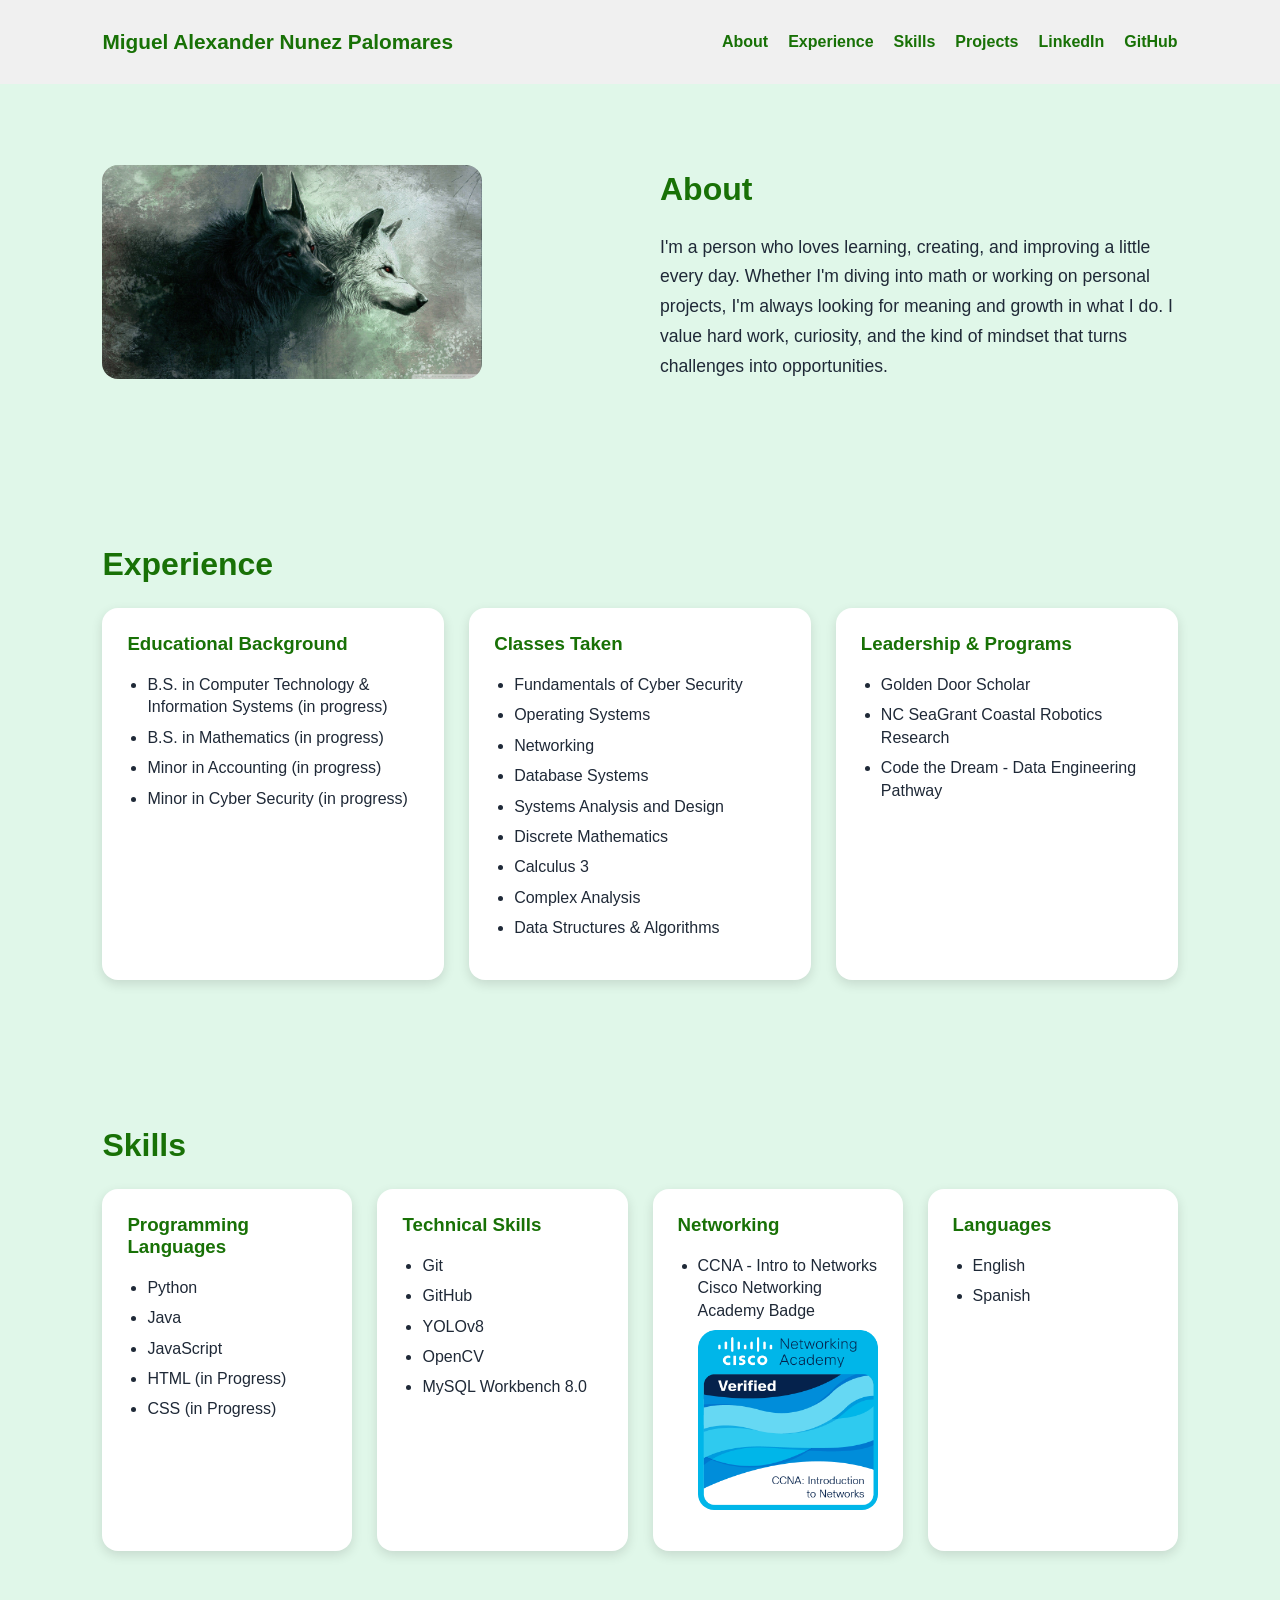
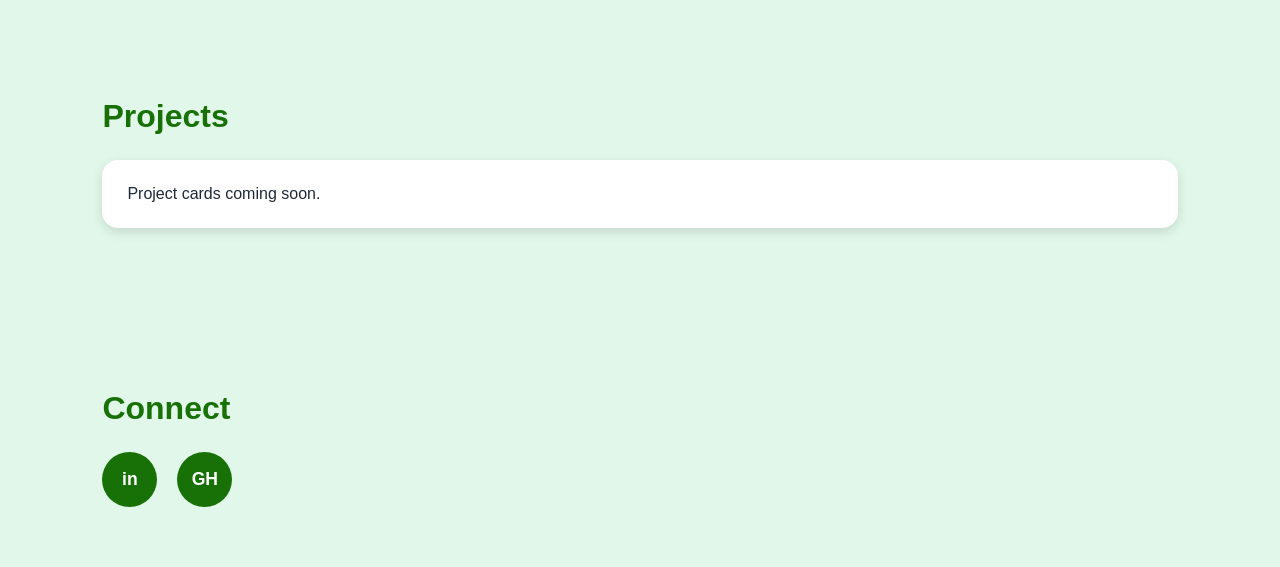
==== index.html @ af2644f6 "styling added" ====
<!DOCTYPE html>
<html lang="en">

<head>
    <!-- Define the character set used -->
    <meta charset="UTF-8">

    <!-- Setting the viewport to make your website look good on all devices -->
    <meta name="viewport" content="width=device-width, initial-scale=1.0">

    <!-- Title of the webpage -->
    <title>Alex Nunez Palomares Portfolio</title>

    <!-- Meta description for the website -->
    <meta name="description"
        content="Alex Nunez Palomares portfolio showcasing projects and skills in web development, design, and more.">

    <!-- Meta author for the website -->
    <meta name="author" content="Miguel Alexander Nunez Palomares">

    <!-- Link to the external CSS file for styling -->
    <link rel="stylesheet" href="style.css">
</head>

<body>
    <!-- Navigation bar with links to different sections of the website -->
    <nav>
        <h1>Miguel Alexander Nunez Palomares</h1>

        <ul class="nav-links">
            <li><a href="#about">About</a></li>
            <li><a href="#experience">Experience</a></li>
            <li><a href="#skills">Skills</a></li>
            <li><a href="#projects">Projects</a></li>
            <li><a href="https://www.linkedin.com/in/alex-nunezpalomares" target="_blank">LinkedIn</a></li>
            <li><a href="https://github.com/Mnunez1001" target="_blank">GitHub</a></li>
        </ul>
    </nav>

    <!-- About section with an image and text describing me -->
    <section id="about">
        <div class="about-image">
            <img src="images/me.jpg" alt="Miguel Alexander Nunez Palomares">
        </div>

        <div class="about-text">
            <h2>About</h2>
            <p>
                I'm a person who loves learning, creating, and improving a little every day.
                Whether I'm diving into math or working on personal projects, I'm always looking
                for meaning and growth in what I do. I value hard work, curiosity, and the kind
                of mindset that turns challenges into opportunities.
            </p>
        </div>
    </section>

    <!-- Experience section with cards for educational background, classes taken, and leadership & programs -->
    <section id="experience">
        <h2>Experience</h2>

        <div class="card-container">
            <div class="card">
                <h3>Educational Background</h3>
                <ul>
                    <li>B.S. in Computer Technology & Information Systems (in progress)</li>
                    <li>B.S. in Mathematics (in progress)</li>
                    <li>Minor in Accounting (in progress)</li>
                    <li>Minor in Cyber Security (in progress)</li>
                </ul>
            </div>

            <div class="card">
                <h3>Classes Taken</h3>
                <ul>
                    <li>Fundamentals of Cyber Security</li>
                    <li>Operating Systems</li>
                    <li>Networking</li>
                    <li>Database Systems</li>
                    <li>Systems Analysis and Design</li>
                    <li>Discrete Mathematics</li>
                    <li>Calculus 3</li>
                    <li>Complex Analysis</li>
                    <li>Data Structures & Algorithms</li>
                </ul>
            </div>

            <div class="card">
                <h3>Leadership & Programs</h3>
                <ul>
                    <li>Golden Door Scholar</li>
                    <li>NC SeaGrant Coastal Robotics Research</li>
                    <li>Code the Dream - Data Engineering Pathway</li>
                </ul>
            </div>
        </div>
    </section>

    <!-- Skills section with cards for programming languages, technical skills, networking, and languages spoken -->
    <section id="skills">
        <h2>Skills</h2>

        <div class="card-container">
            <div class="card">
                <h3>Programming Languages</h3>
                <ul>
                    <li>Python</li>
                    <li>Java</li>
                    <li>JavaScript</li>
                    <li>HTML (in Progress)</li>
                    <li>CSS (in Progress)</li>
                </ul>
            </div>

            <div class="card">
                <h3>Technical Skills</h3>
                <ul>
                    <li>Git</li>
                    <li>GitHub</li>
                    <li>YOLOv8</li>
                    <li>OpenCV</li>
                    <li>MySQL Workbench 8.0</li>
                </ul>
            </div>

            <div class="card">
                <h3>Networking</h3>
                <ul>
                    <li>CCNA - Intro to Networks Cisco Networking Academy Badge</li>
                    <div class="about-image">
                        <img src="images/badge.png" alt="CCNA Badge"> 
                    </div>
                </ul>
            </div>

            <div class="card">
                <h3>Languages</h3>
                <ul>
                    <li>English</li>
                    <li>Spanish</li>
                </ul>
            </div>
        </div>
    </section>

    <!-- Projects section with cards for different projects I've worked on -->
    <section id="projects">
        <h2>Projects</h2>
        <p>Project cards coming soon.</p>
    </section>

    <!-- Connect section with links to LinkedIn and GitHub profiles -->
    <section id="connect">
        <h2>Connect</h2>

        <div class="social-links">
            <a href="https://www.linkedin.com/in/alex-nunezpalomares" target="_blank" class="social-button">in</a>
            <a href="https://github.com/Mnunez1001" target="_blank" class="social-button">GH</a>
        </div>
    </section>

</body>

</html>
---- style.css ----
/* Global styles */
* {
    /* Apply box-sizing to all elements for easier layout management */
    box-sizing: border-box;
}

/* Body styles for background color, font, and text color */
body {
    background-color: #e0f7e9;
    margin: 0;
    font-family: Arial, sans-serif;
    color: #1f2937;
}

/* Navigation bar styles for background color, layout, and sticky positioning */
nav {
    background-color: #f0f0f0;
    display: flex;
    justify-content: space-between;
    align-items: center;
    padding: 30px 8%;
    position: sticky;
    top: 0;
    z-index: 10;
}

/* Style the site title in the navigation bar */
nav h1 {
    color: #187106;
    font-size: 1.3rem;
    margin: 0;
}

/* Style the navigation links container */
.nav-links {
    display: flex;
    gap: 20px;
    list-style: none;
    margin: 0;
    padding: 0;
}

/* Style navigation links */
.nav-links a {
    text-decoration: none;
    color: #187106;
    font-weight: bold;
}

/* Add hover effect to navigation links */
.nav-links a:hover {
    color: #0f4d04;
    text-decoration: underline;
}

/* Section styles for padding and layout */
section {
    padding: 60px 8%;
}

/* Style section headings */
section h2 {
    color: #187106;
    font-size: 2rem;
    margin-bottom: 25px;
}

/* About section styles for layout and spacing */
#about {
    display: flex;
    align-items: center;
    gap: 40px;
}

/* Styles for the image and text in the about section */
.about-image,
.about-text {
    flex: 1;
}

/* Style the image in the about section with max width, border radius, and block display */
.about-image img {
    width: 100%;
    max-width: 380px;
    border-radius: 16px;
    display: block;
}

/* Style the text in the about section with font size and line height for readability */
.about-text p {
    font-size: 1.1rem;
    line-height: 1.7;
}

/* Styles for experience, skills, projects, and connect sections */
#experience,
#skills,
#projects,
#connect {
    display: block;
}

/* Container for cards in experience and skills sections with flex layout and gap */
.card-container {
    display: flex;
    gap: 25px;
    flex-wrap: wrap;
}

/* Styles for individual cards with background color, border radius, padding, and box shadow */
.card {
    background-color: white;
    border-radius: 16px;
    padding: 25px;
    flex: 1;
    min-width: 250px;
    box-shadow: 0 4px 12px rgba(0, 0, 0, 0.12);
}

/* Style the headings in the cards */
.card h3 {
    color: #187106;
    margin-top: 0;
}

/* Style the lists in the cards with padding and spacing */
.card ul {
    padding-left: 20px;
}

/* Style the list items in the cards with margin and line height for readability */
.card li {
    margin-bottom: 8px;
    line-height: 1.4;
}

/* Style the paragraph in the projects section with background color, padding, border radius, and box shadow */
#projects p {
    background-color: white;
    padding: 25px;
    border-radius: 16px;
    box-shadow: 0 4px 12px rgba(0, 0, 0, 0.12);
}

/* Styles for the connect section with flex layout and gap */
.social-links {
    display: flex;
    gap: 20px;
}

/* Styles for social media buttons with size, background color, text color, border radius, and hover effects */
.social-button {
    width: 55px;
    height: 55px;
    background-color: #187106;
    color: white;
    border-radius: 50%;
    display: flex;
    justify-content: center;
    align-items: center;
    text-decoration: none;
    font-weight: bold;
    font-size: 1.1rem;
    transition: transform 0.2s ease, background-color 0.2s ease;
}

/* Add hover effect to social media buttons for background color change and slight upward movement */
.social-button:hover {
    background-color: #0f4d04;
    transform: translateY(-4px);
}

/* Responsive styles for smaller screens */
@media (max-width: 800px) {
    nav {
        flex-direction: column;
        gap: 15px;
    }

    .nav-links {
        flex-wrap: wrap;
        justify-content: center;
    }

    #about {
        flex-direction: column;
        text-align: center;
    }

    .card-container {
        flex-direction: column;
    }
}
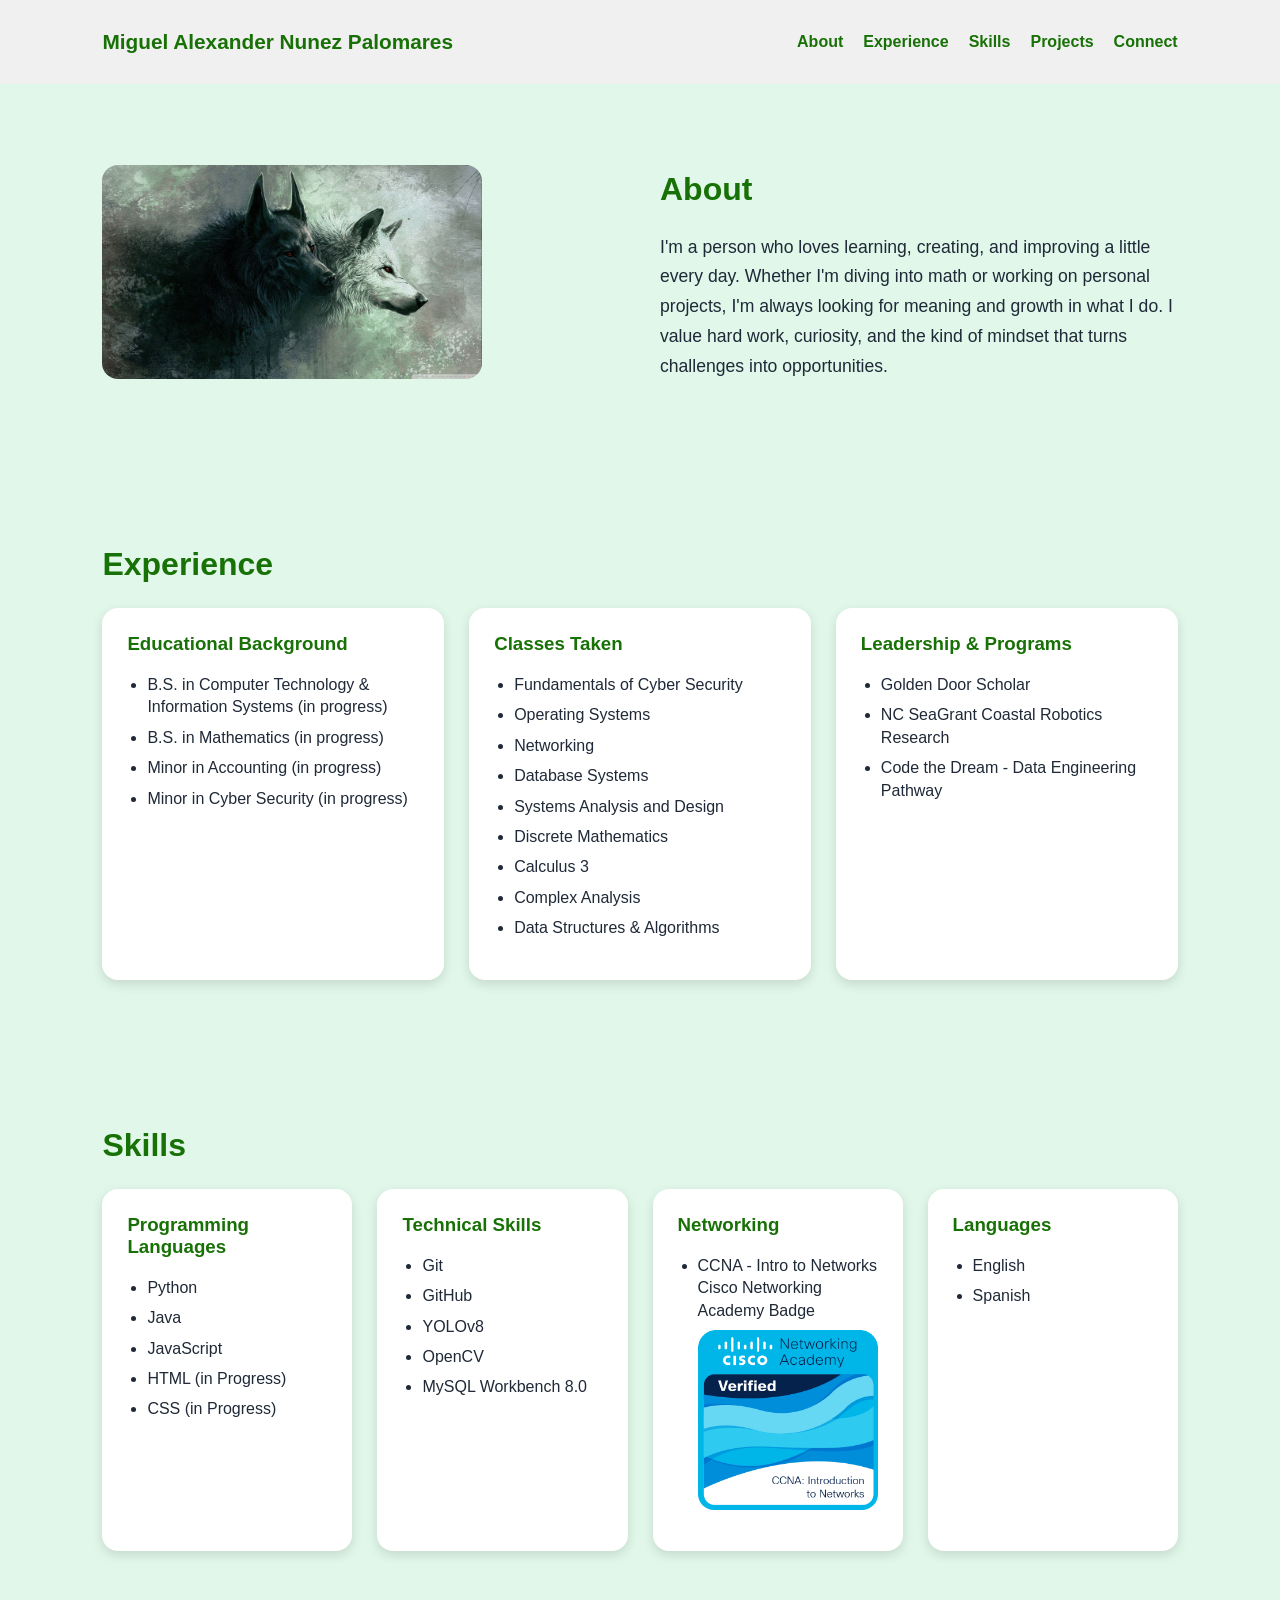
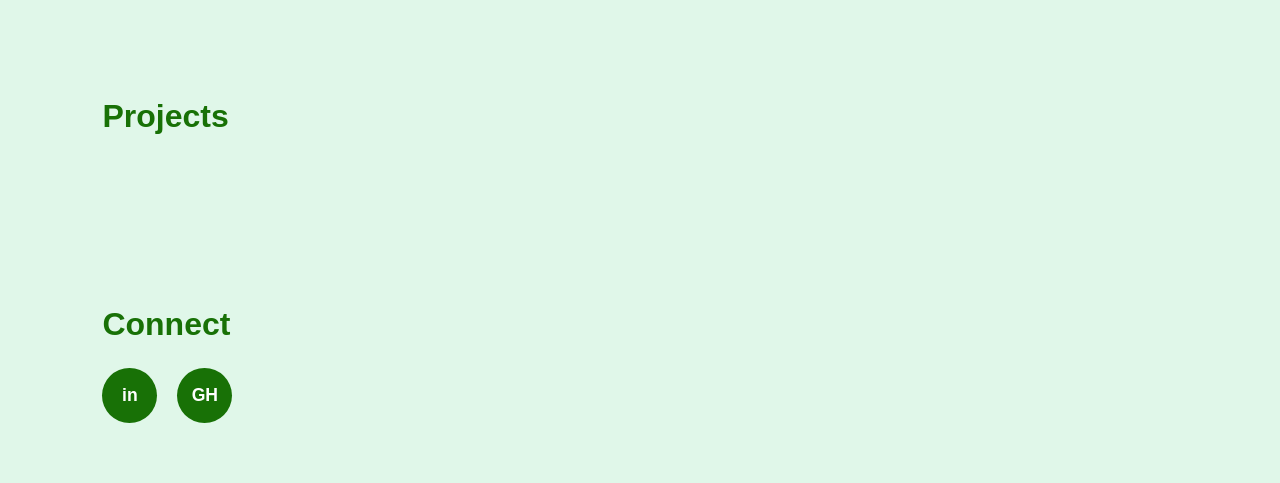
==== commit 7e8c72d1: "styling added corrections" ====
--- a/index.html
+++ b/index.html
@@ -19,7 +19,7 @@
     <meta name="author" content="Miguel Alexander Nunez Palomares">
 
     <!-- Link to the external CSS file for styling -->
-    <link rel="stylesheet" href="style.css">
+    <link rel="stylesheet" href="css/index.css">
 </head>
 
 <body>
@@ -32,8 +32,7 @@
             <li><a href="#experience">Experience</a></li>
             <li><a href="#skills">Skills</a></li>
             <li><a href="#projects">Projects</a></li>
-            <li><a href="https://www.linkedin.com/in/alex-nunezpalomares" target="_blank">LinkedIn</a></li>
-            <li><a href="https://github.com/Mnunez1001" target="_blank">GitHub</a></li>
+            <li><a href="#connect">Connect</a></li>
         </ul>
     </nav>
 
@@ -145,7 +144,7 @@
     <!-- Projects section with cards for different projects I've worked on -->
     <section id="projects">
         <h2>Projects</h2>
-        <p>Project cards coming soon.</p>
+        <ul></ul>
     </section>
 
     <!-- Connect section with links to LinkedIn and GitHub profiles -->
--- a/css/index.css
+++ b/css/index.css
@@ -0,0 +1,193 @@
+/* Global styles */
+* {
+    /* Apply box-sizing to all elements for easier layout management */
+    box-sizing: border-box;
+}
+
+/* Body styles for background color, font, and text color */
+body {
+    background-color: #e0f7e9;
+    margin: 0;
+    font-family: Arial, sans-serif;
+    color: #1f2937;
+}
+
+/* Navigation bar styles for background color, layout, and sticky positioning */
+nav {
+    background-color: #f0f0f0;
+    display: flex;
+    justify-content: space-between;
+    align-items: center;
+    padding: 30px 8%;
+    position: sticky;
+    top: 0;
+    z-index: 10;
+}
+
+/* Style the site title in the navigation bar */
+nav h1 {
+    color: #187106;
+    font-size: 1.3rem;
+    margin: 0;
+}
+
+/* Style the navigation links container */
+.nav-links {
+    display: flex;
+    gap: 20px;
+    list-style: none;
+    margin: 0;
+    padding: 0;
+}
+
+/* Style navigation links */
+.nav-links a {
+    text-decoration: none;
+    color: #187106;
+    font-weight: bold;
+}
+
+/* Add hover effect to navigation links */
+.nav-links a:hover {
+    color: #0f4d04;
+    text-decoration: underline;
+}
+
+/* Section styles for padding and layout */
+section {
+    padding: 60px 8%;
+}
+
+/* Style section headings */
+section h2 {
+    color: #187106;
+    font-size: 2rem;
+    margin-bottom: 25px;
+}
+
+/* About section styles for layout and spacing */
+#about {
+    display: flex;
+    align-items: center;
+    gap: 40px;
+}
+
+/* Styles for the image and text in the about section */
+.about-image,
+.about-text {
+    flex: 1;
+}
+
+/* Style the image in the about section with max width, border radius, and block display */
+.about-image img {
+    width: 100%;
+    max-width: 380px;
+    border-radius: 16px;
+    display: block;
+}
+
+/* Style the text in the about section with font size and line height for readability */
+.about-text p {
+    font-size: 1.1rem;
+    line-height: 1.7;
+}
+
+/* Styles for experience, skills, projects, and connect sections */
+#experience,
+#skills,
+#projects,
+#connect {
+    display: block;
+}
+
+/* Container for cards in experience and skills sections with flex layout and gap */
+.card-container {
+    display: flex;
+    gap: 25px;
+    flex-wrap: wrap;
+}
+
+/* Styles for individual cards with background color, border radius, padding, and box shadow */
+.card {
+    background-color: white;
+    border-radius: 16px;
+    padding: 25px;
+    flex: 1;
+    min-width: 250px;
+    box-shadow: 0 4px 12px rgba(0, 0, 0, 0.12);
+}
+
+/* Style the headings in the cards */
+.card h3 {
+    color: #187106;
+    margin-top: 0;
+}
+
+/* Style the lists in the cards with padding and spacing */
+.card ul {
+    padding-left: 20px;
+}
+
+/* Style the list items in the cards with margin and line height for readability */
+.card li {
+    margin-bottom: 8px;
+    line-height: 1.4;
+}
+
+/* Style the paragraph in the projects section with background color, padding, border radius, and box shadow */
+#projects p {
+    background-color: white;
+    padding: 25px;
+    border-radius: 16px;
+    box-shadow: 0 4px 12px rgba(0, 0, 0, 0.12);
+}
+
+/* Styles for the connect section with flex layout and gap */
+.social-links {
+    display: flex;
+    gap: 20px;
+}
+
+/* Styles for social media buttons with size, background color, text color, border radius, and hover effects */
+.social-button {
+    width: 55px;
+    height: 55px;
+    background-color: #187106;
+    color: white;
+    border-radius: 50%;
+    display: flex;
+    justify-content: center;
+    align-items: center;
+    text-decoration: none;
+    font-weight: bold;
+    font-size: 1.1rem;
+    transition: transform 0.2s ease, background-color 0.2s ease;
+}
+
+/* Add hover effect to social media buttons for background color change and slight upward movement */
+.social-button:hover {
+    background-color: #0f4d04;
+    transform: translateY(-4px);
+}
+
+/* Responsive styles for smaller screens */
+@media (max-width: 800px) {
+    nav {
+        flex-direction: column;
+        gap: 15px;
+    }
+
+    .nav-links {
+        flex-wrap: wrap;
+        justify-content: center;
+    }
+
+    #about {
+        flex-direction: column;
+        text-align: center;
+    }
+
+    .card-container {
+        flex-direction: column;
+    }
+}
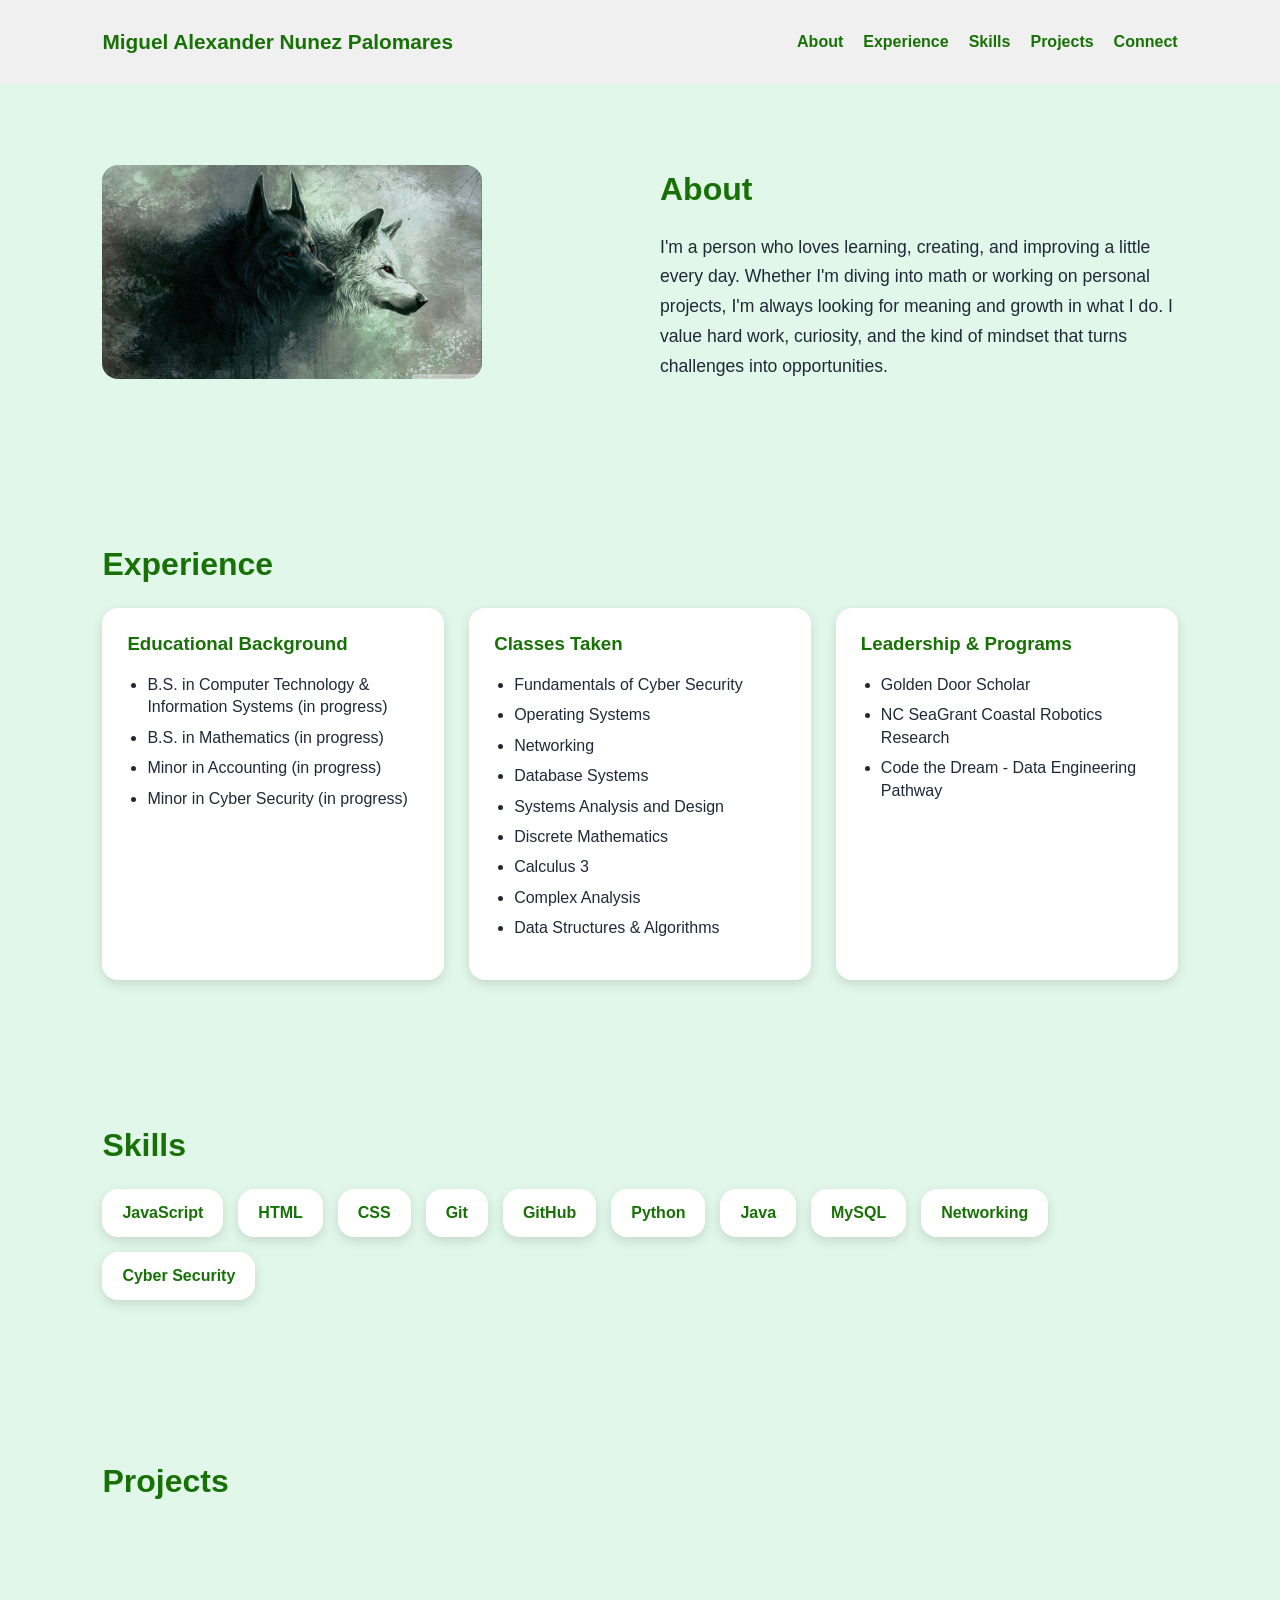
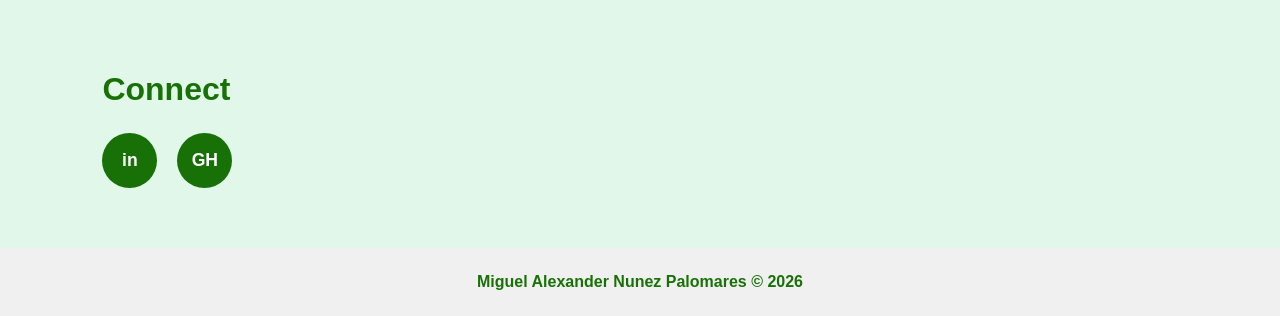
==== commit 627e8239: "js added, created footer and skills" ====
--- a/index.html
+++ b/index.html
@@ -97,7 +97,10 @@
     <!-- Skills section with cards for programming languages, technical skills, networking, and languages spoken -->
     <section id="skills">
         <h2>Skills</h2>
+        <ul></ul>
 
+
+        <!-- Card container to hold individual skill cards 
         <div class="card-container">
             <div class="card">
                 <h3>Programming Languages</h3>
@@ -139,6 +142,7 @@
                 </ul>
             </div>
         </div>
+        -->
     </section>
 
     <!-- Projects section with cards for different projects I've worked on -->
@@ -157,6 +161,7 @@
         </div>
     </section>
 
+    <script src="js/index.js"></script>
 </body>
 
 </html>
--- a/css/index.css
+++ b/css/index.css
@@ -190,4 +190,40 @@
     .card-container {
         flex-direction: column;
     }
+
+    #skills ul {
+    justify-content: center;
+}
+}
+
+/* Additional styles for the skills section to display skills as cards with flex layout and gap for now*/
+#skills ul {
+    display: flex;
+    flex-wrap: wrap;
+    gap: 15px;
+    list-style: none;
+    padding: 0;
+}
+
+#skills li {
+    background-color: white;
+    color: #187106;
+    font-weight: bold;
+    padding: 15px 20px;
+    border-radius: 16px;
+    box-shadow: 0 4px 12px rgba(0, 0, 0, 0.12);
+}
+
+/* Footer styles for background color, text color, padding, and text alignment */
+
+footer {
+    background-color: #f0f0f0;
+    color: #187106;
+    text-align: center;
+    padding: 25px;
+    font-weight: bold;
+}
+
+footer p {
+    margin: 0;
 }
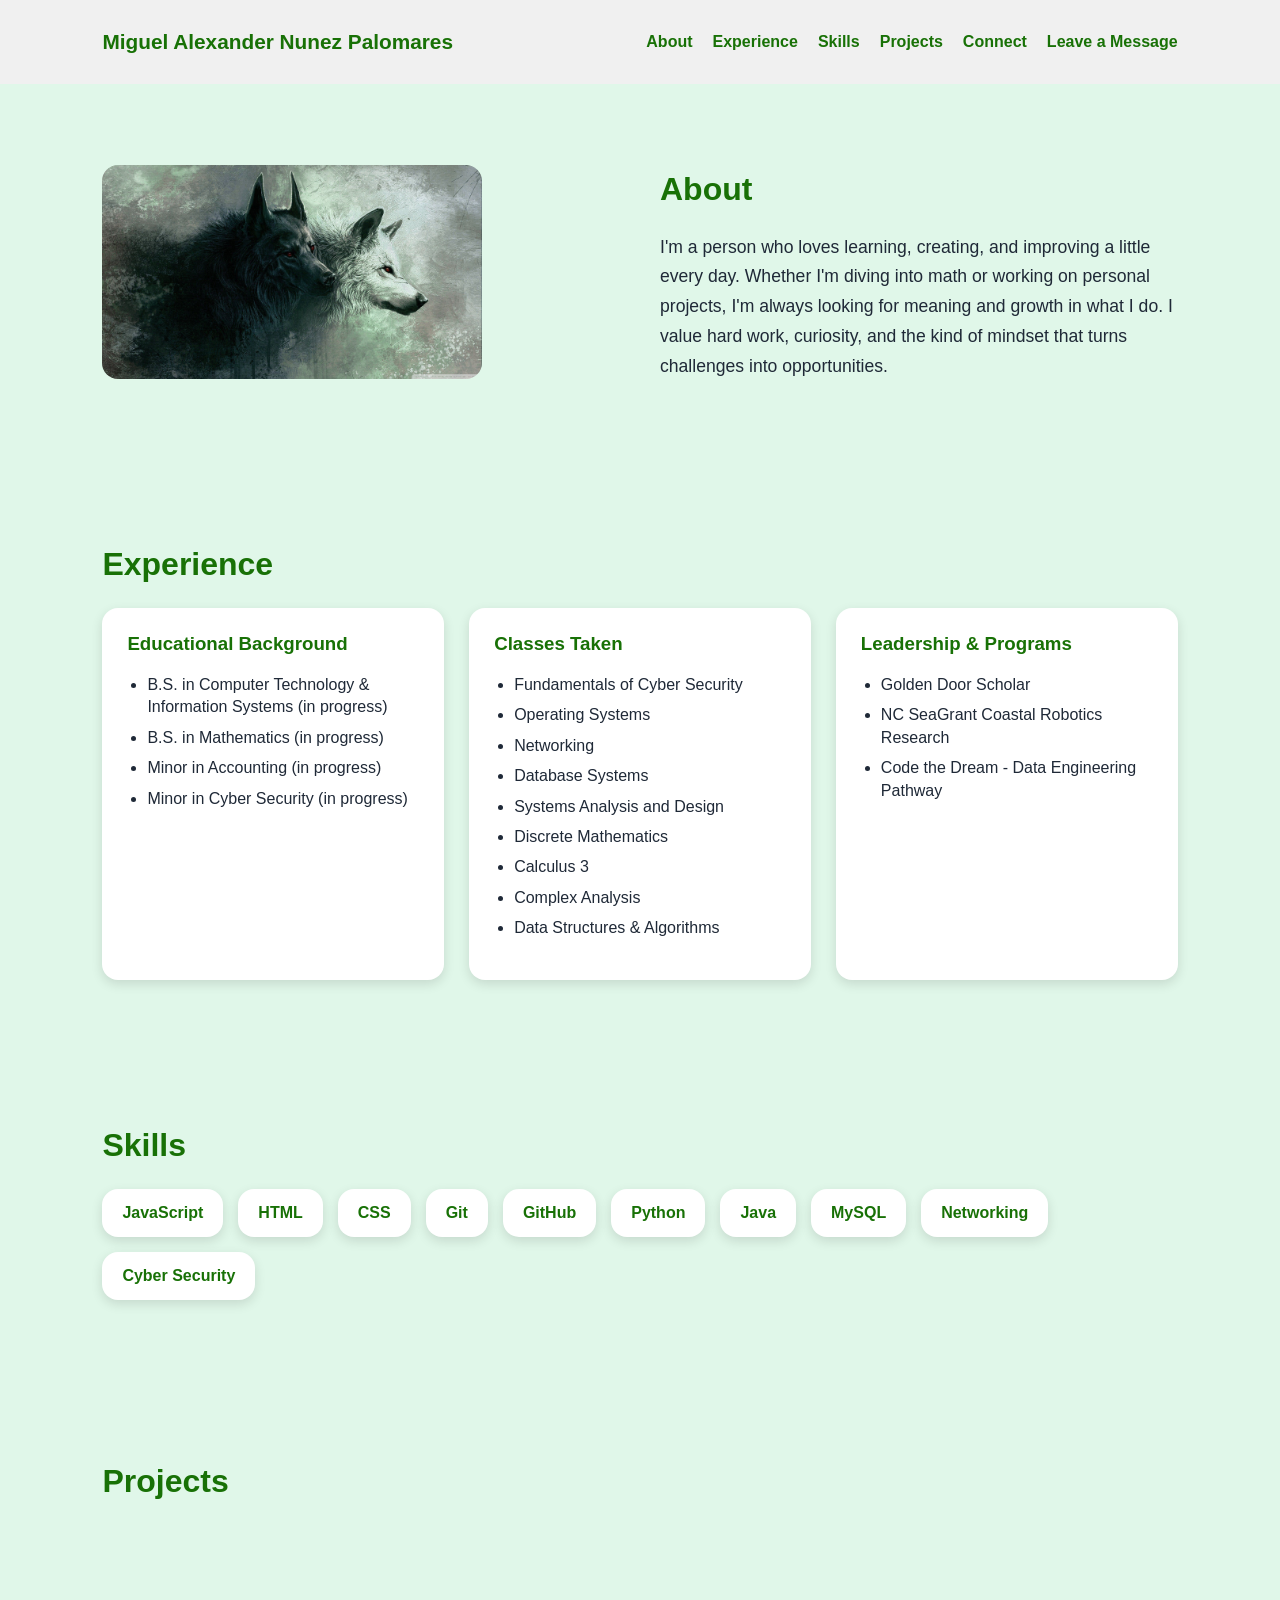
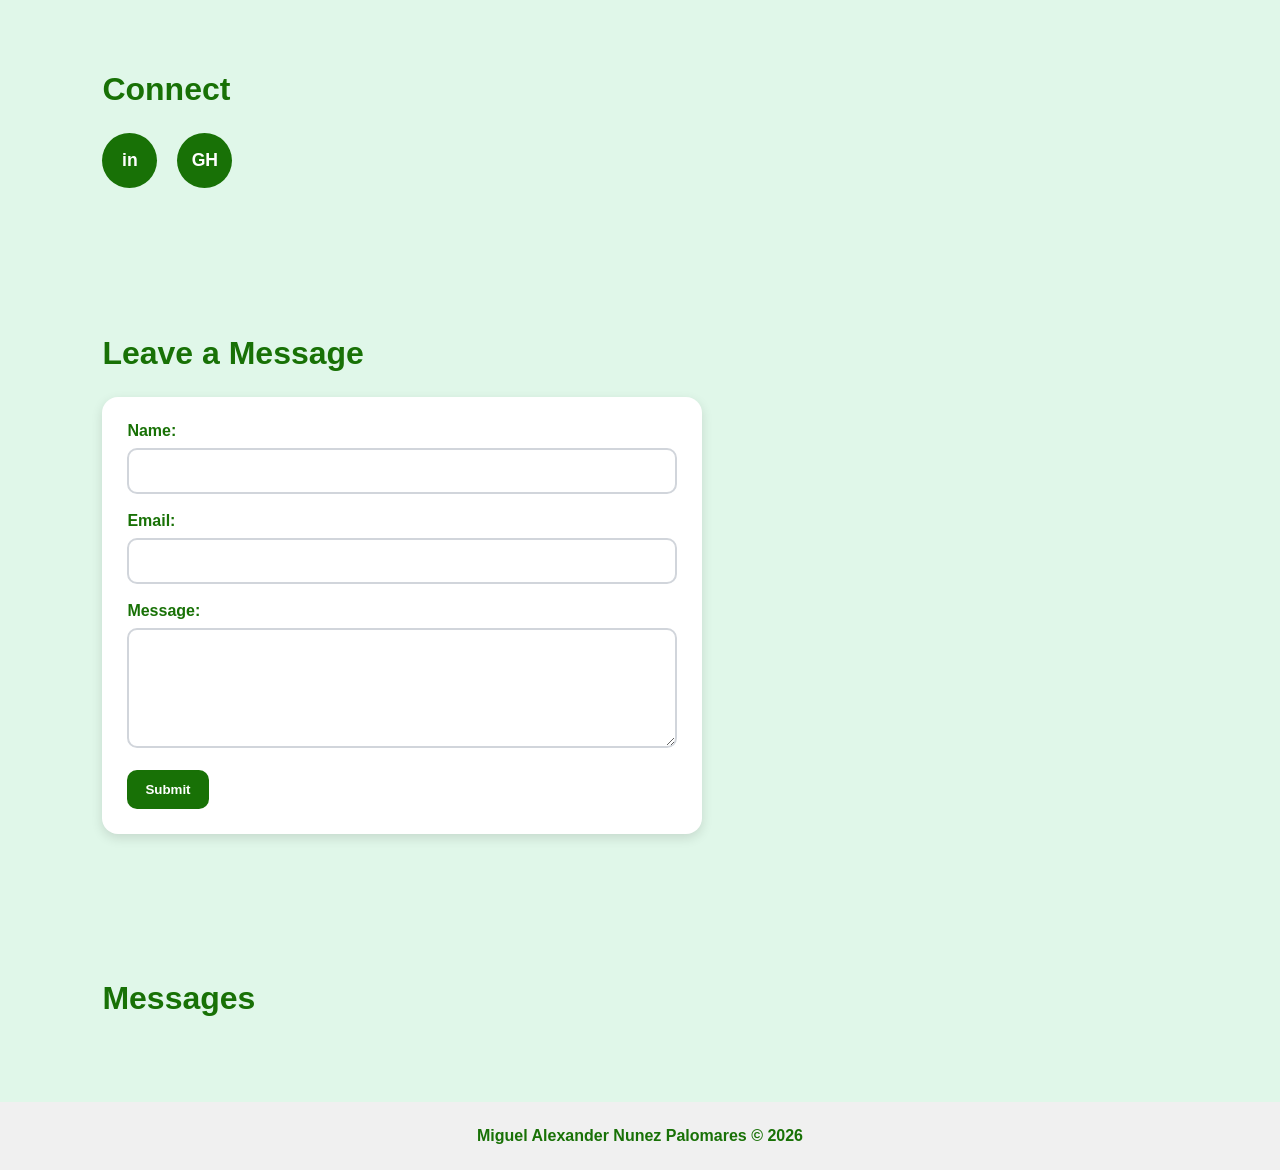
==== commit 2f0100d9: "form and functionality added" ====
--- a/index.html
+++ b/index.html
@@ -33,6 +33,7 @@
             <li><a href="#skills">Skills</a></li>
             <li><a href="#projects">Projects</a></li>
             <li><a href="#connect">Connect</a></li>
+            <li><a href="#leave-message">Leave a Message</a></li>
         </ul>
     </nav>
 
@@ -161,6 +162,36 @@
         </div>
     </section>
 
+    <!-- Leave a Message section with a form for users to submit their name, email, and message -->
+    <section id="leave-message">
+        <h2>Leave a Message</h2>
+
+        <form name="leave_message">
+            <label for="usersName">Name:</label>
+            <input type="text" id="usersName" name="usersName" required>
+
+            <label for="usersEmail">Email:</label>
+            <input type="email" id="usersEmail" name="usersEmail" required>
+
+            <label for="usersMessage">Message:</label>
+            <textarea id="usersMessage" name="usersMessage" required></textarea>
+
+            <button type="submit">Submit</button>
+        </form>
+    </section>
+
+    <!-- Messages section to display submitted messages from the form -->
+    <section id="messages">
+        <h2>Messages</h2>
+        <ul></ul>
+    </section>
+
+
+    <!-- Footer section for any additional information or links -->
+    <footer id="footer">
+
+    </footer>
+
     <script src="js/index.js"></script>
 </body>
 
--- a/css/index.css
+++ b/css/index.css
@@ -192,8 +192,18 @@
     }
 
     #skills ul {
-    justify-content: center;
-}
+        justify-content: center;
+    }
+
+    #leave-message form {
+        max-width: 100%;
+    }
+
+    #leave-message input,
+    #leave-message textarea,
+    #leave-message button {
+        font-size: 1rem;
+    }
 }
 
 /* Additional styles for the skills section to display skills as cards with flex layout and gap for now*/
@@ -226,4 +236,68 @@
 
 footer p {
     margin: 0;
+}
+
+/* Style for the Leave a Message section and Messages container */
+#leave-message form {
+    background-color: white;
+    padding: 25px;
+    border-radius: 16px;
+    box-shadow: 0 4px 12px rgba(0, 0, 0, 0.12);
+    max-width: 600px;
+}
+
+#leave-message label {
+    display: block;
+    color: #187106;
+    font-weight: bold;
+    margin-bottom: 8px;
+}
+
+#leave-message input,
+#leave-message textarea {
+    width: 100%;
+    padding: 12px;
+    margin-bottom: 18px;
+    border: 2px solid #d1d5db;
+    border-radius: 10px;
+    font-size: 1rem;
+}
+
+#leave-message textarea {
+    min-height: 120px;
+}
+
+#leave-message button,
+#messages button {
+    background-color: #187106;
+    color: white;
+    border: none;
+    padding: 12px 18px;
+    border-radius: 10px;
+    font-weight: bold;
+    cursor: pointer;
+}
+
+#leave-message button:hover,
+#messages button:hover {
+    background-color: #0f4d04;
+}
+
+#messages ul {
+    list-style: none;
+    padding: 0;
+}
+
+#messages li {
+    background-color: white;
+    padding: 18px;
+    border-radius: 16px;
+    margin-bottom: 15px;
+    box-shadow: 0 4px 12px rgba(0, 0, 0, 0.12);
+}
+
+#messages span {
+    display: block;
+    margin: 10px 0;
 }
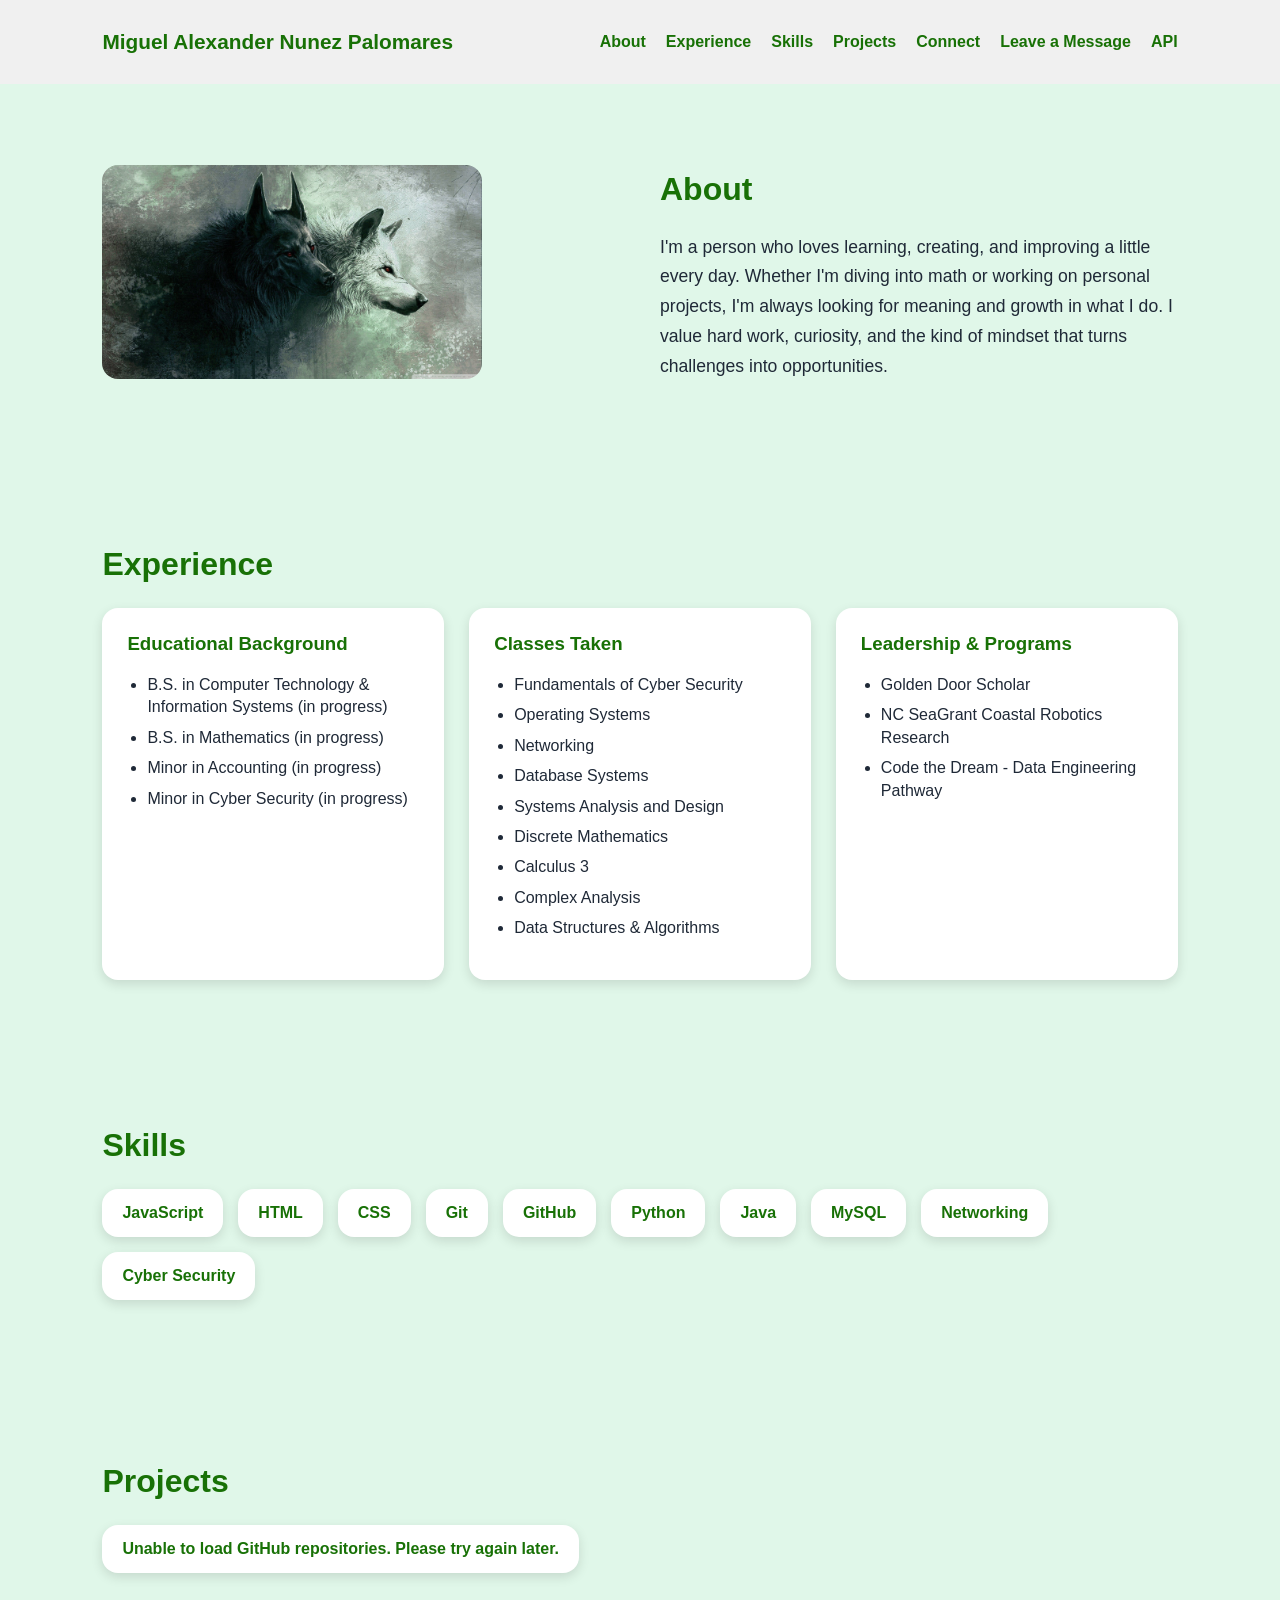
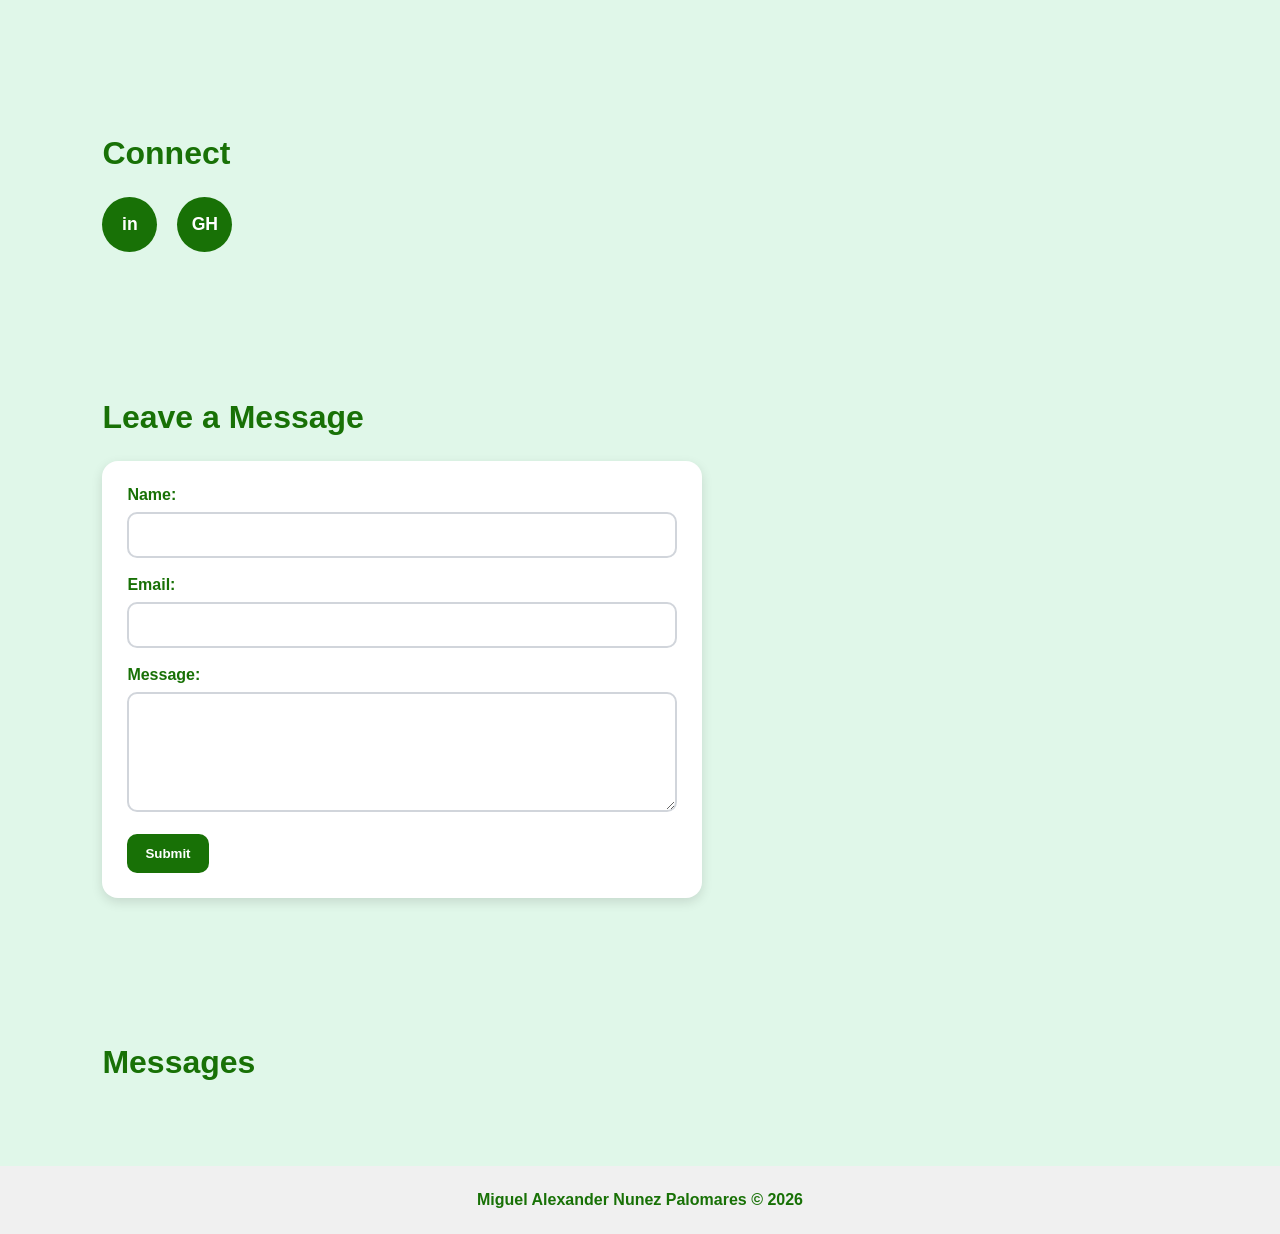
==== commit 78853de2: "added open api page" ====
--- a/index.html
+++ b/index.html
@@ -34,6 +34,7 @@
             <li><a href="#projects">Projects</a></li>
             <li><a href="#connect">Connect</a></li>
             <li><a href="#leave-message">Leave a Message</a></li>
+            <li><a href="api.html">API</a></li>
         </ul>
     </nav>
 
--- a/css/index.css
+++ b/css/index.css
@@ -204,6 +204,10 @@
     #leave-message button {
         font-size: 1rem;
     }
+
+    #projects ul {
+    justify-content: center;
+}
 }
 
 /* Additional styles for the skills section to display skills as cards with flex layout and gap for now*/
@@ -291,6 +295,9 @@
 
 #messages li {
     background-color: white;
+    display: flex;
+    flex-direction: column;
+    gap: 10px;
     padding: 18px;
     border-radius: 16px;
     margin-bottom: 15px;
@@ -300,4 +307,22 @@
 #messages span {
     display: block;
     margin: 10px 0;
+}
+
+/* Project section style */
+#projects ul {
+    display: flex;
+    flex-wrap: wrap;
+    gap: 15px;
+    list-style: none;
+    padding: 0;
+}
+
+#projects li {
+    background-color: white;
+    color: #187106;
+    font-weight: bold;
+    padding: 15px 20px;
+    border-radius: 16px;
+    box-shadow: 0 4px 12px rgba(0, 0, 0, 0.12);
 }
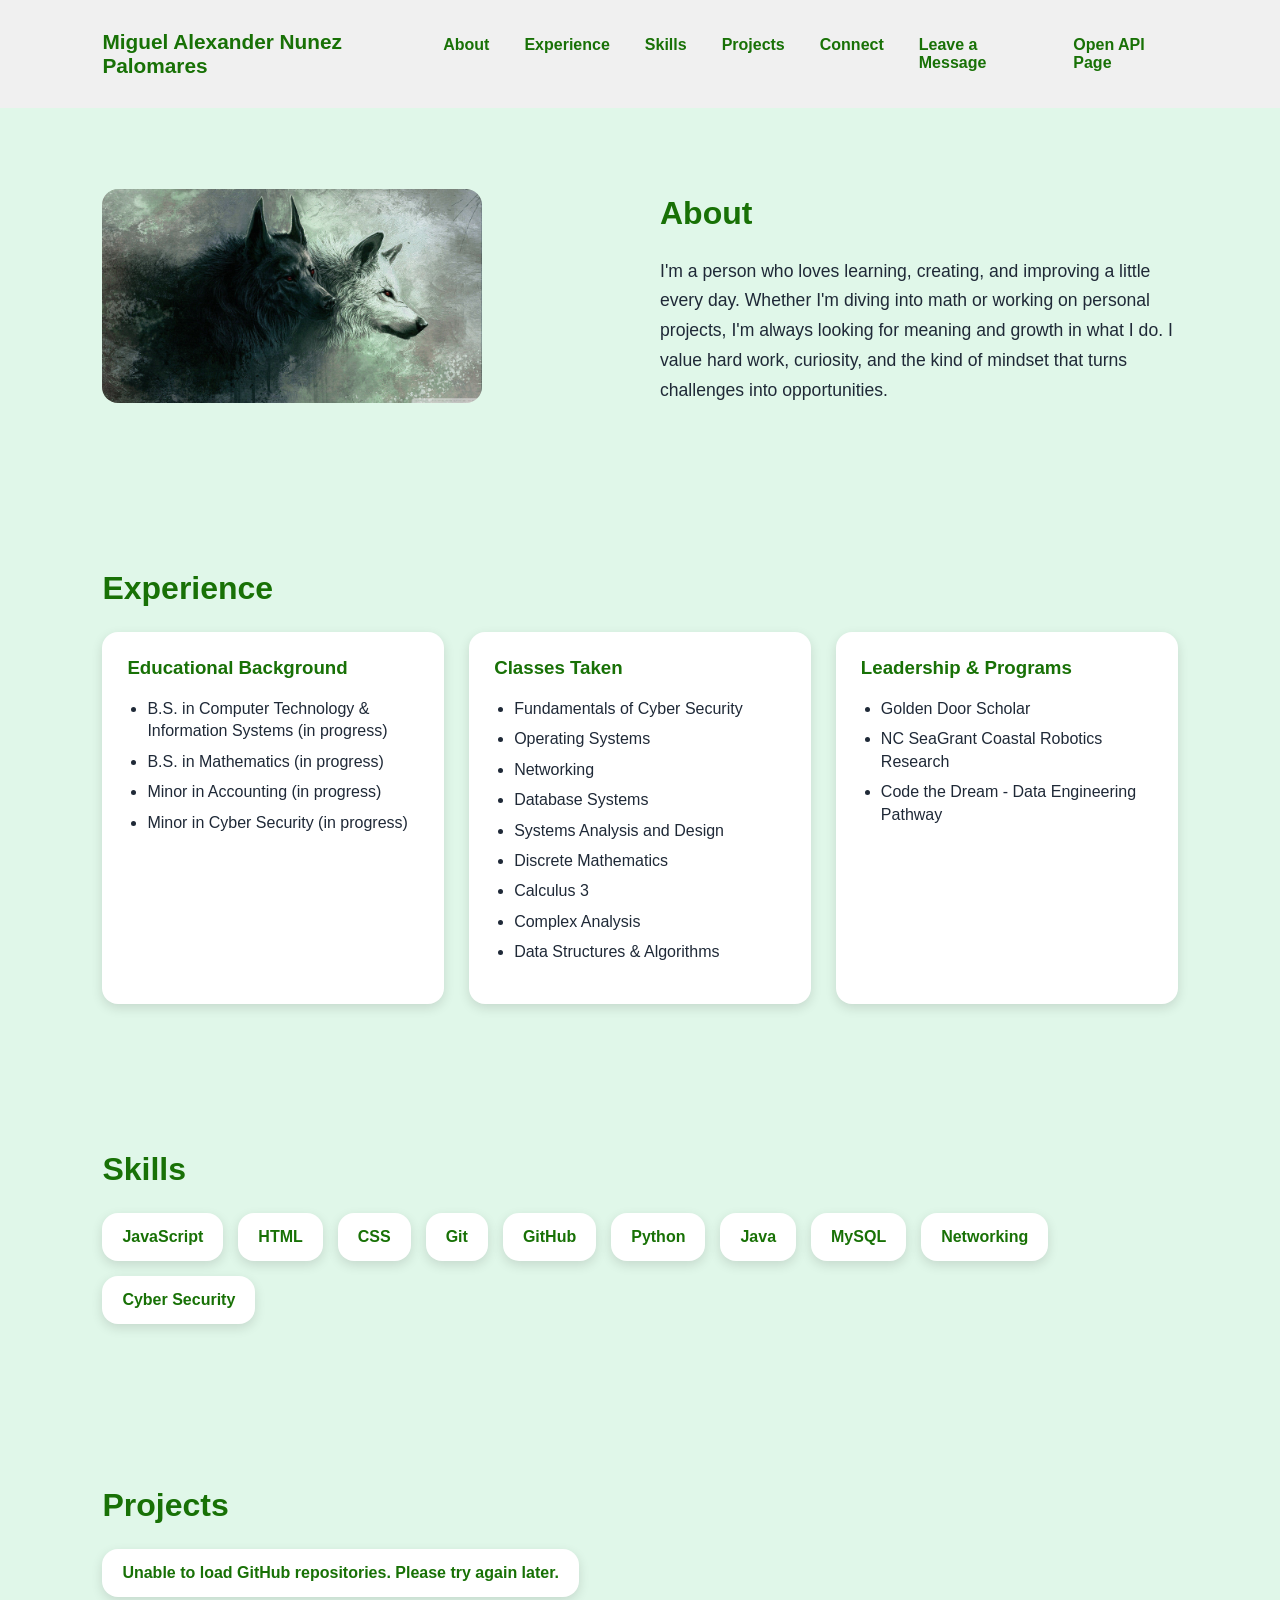
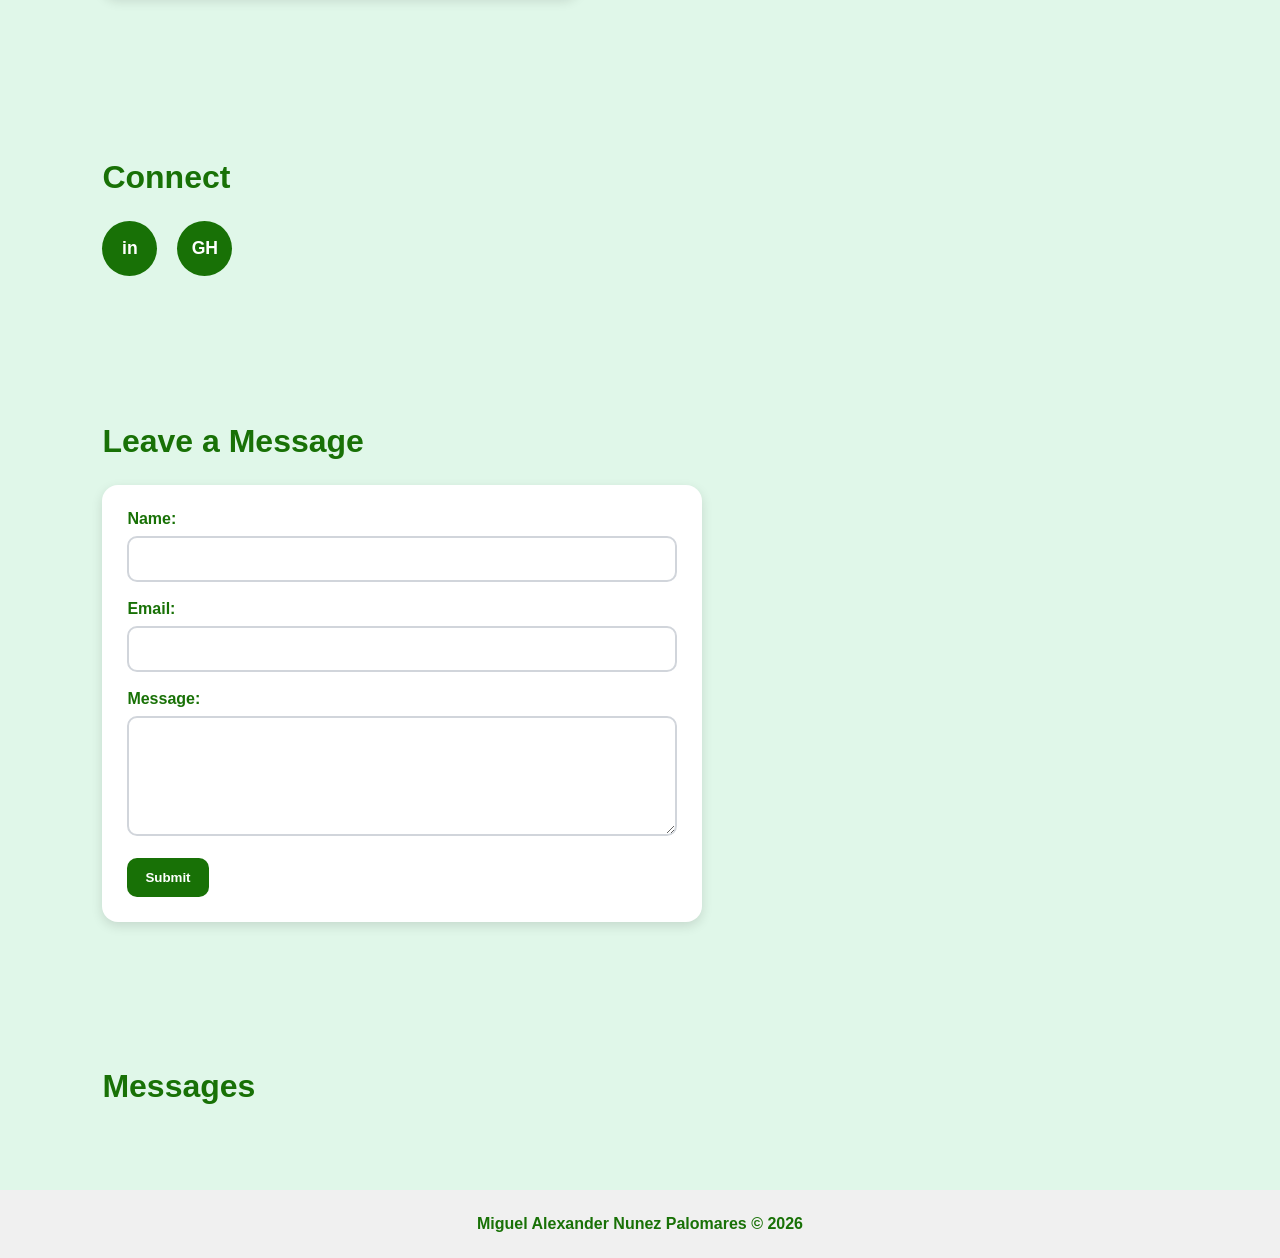
==== commit 3adc3a53: "Correct style and Naming of Nav" ====
--- a/index.html
+++ b/index.html
@@ -34,7 +34,7 @@
             <li><a href="#projects">Projects</a></li>
             <li><a href="#connect">Connect</a></li>
             <li><a href="#leave-message">Leave a Message</a></li>
-            <li><a href="api.html">API</a></li>
+            <li><a href="api.html">Open API Page</a></li>
         </ul>
     </nav>
 
--- a/css/index.css
+++ b/css/index.css
@@ -34,7 +34,7 @@
 /* Style the navigation links container */
 .nav-links {
     display: flex;
-    gap: 20px;
+    gap: 35px;
     list-style: none;
     margin: 0;
     padding: 0;
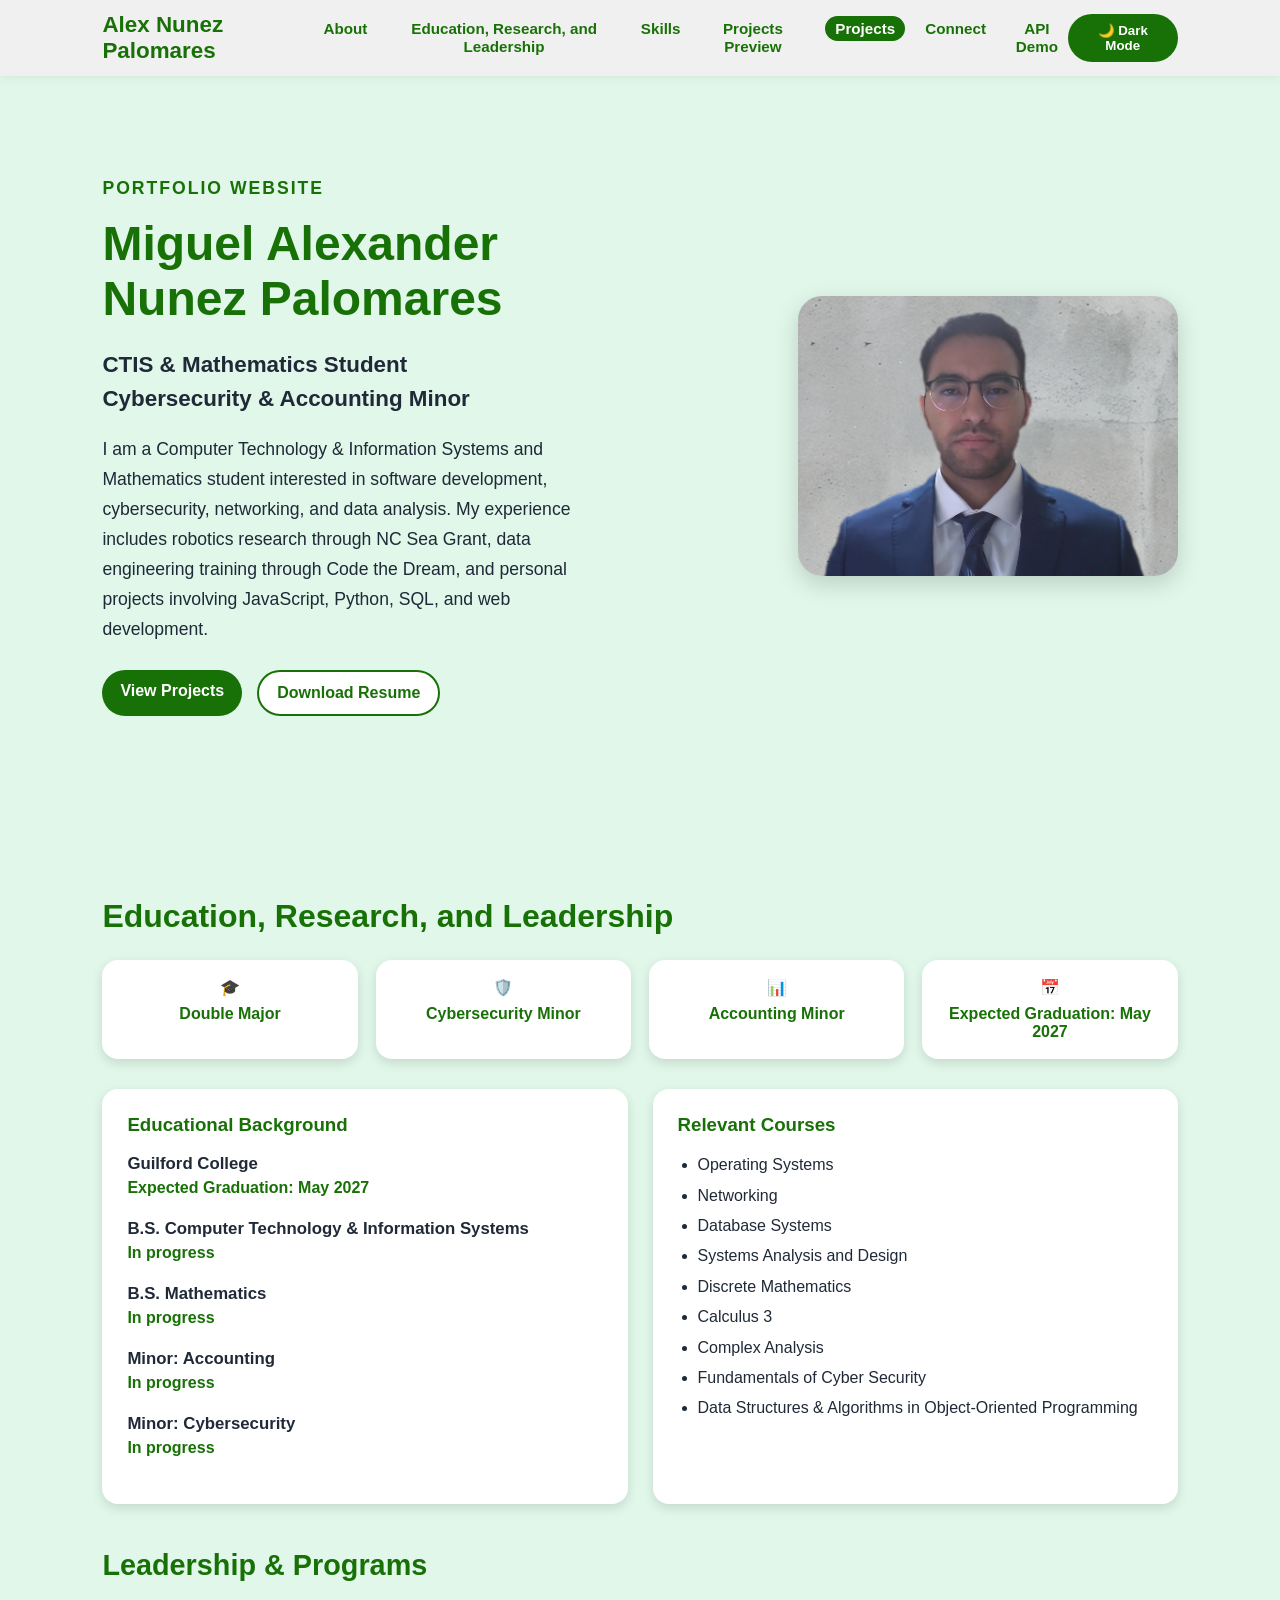
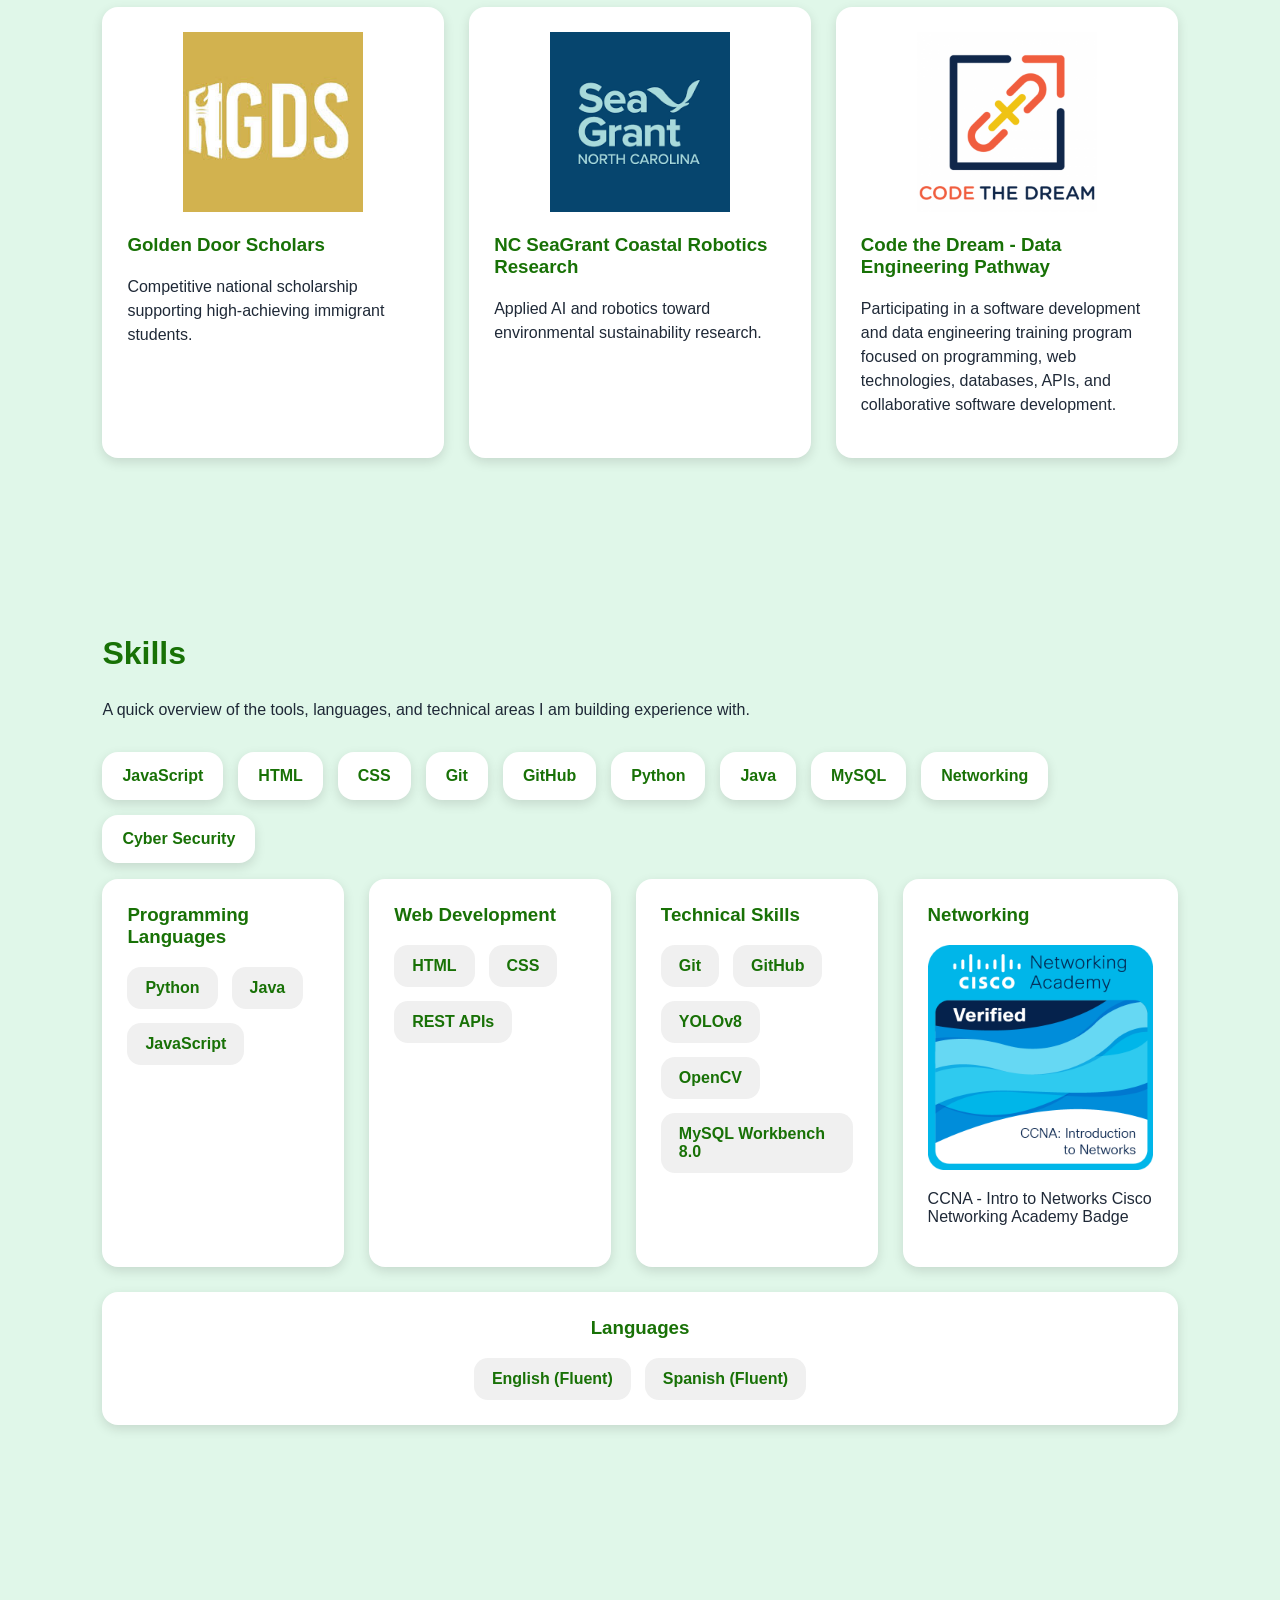
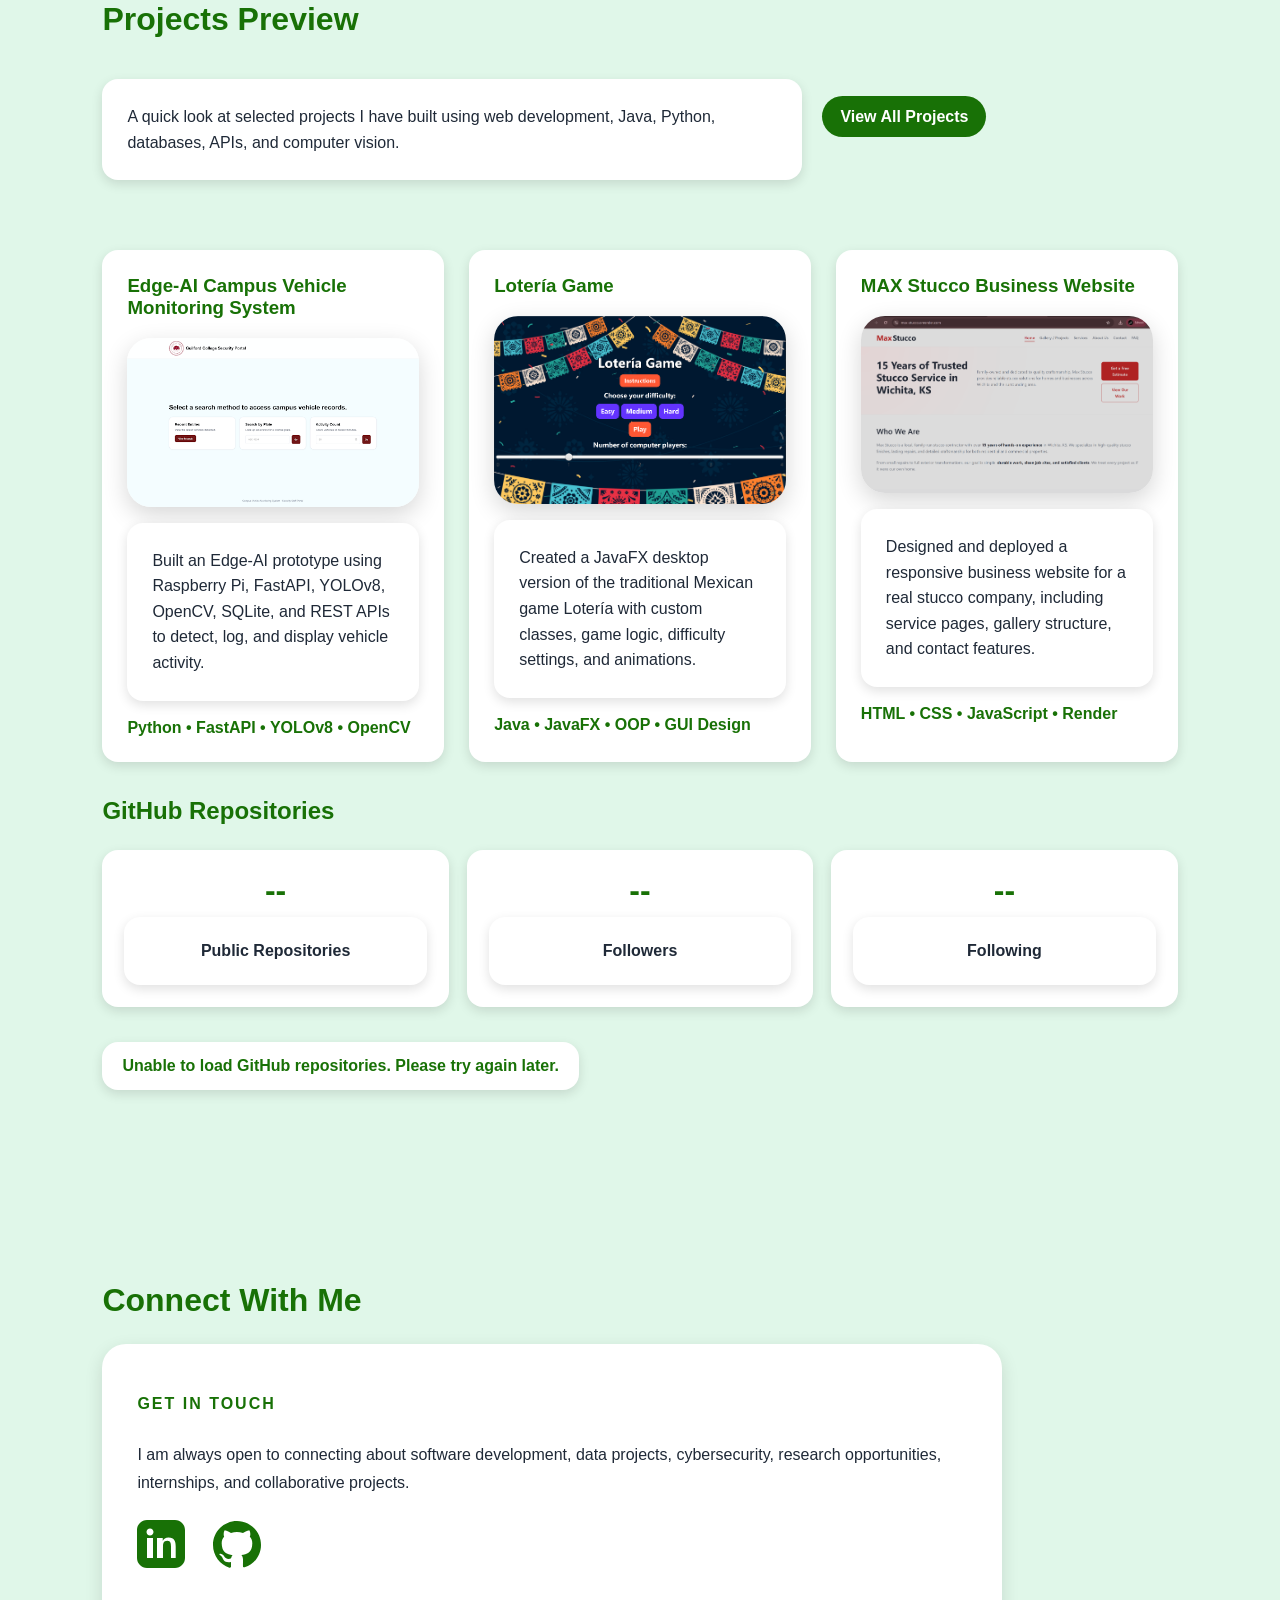
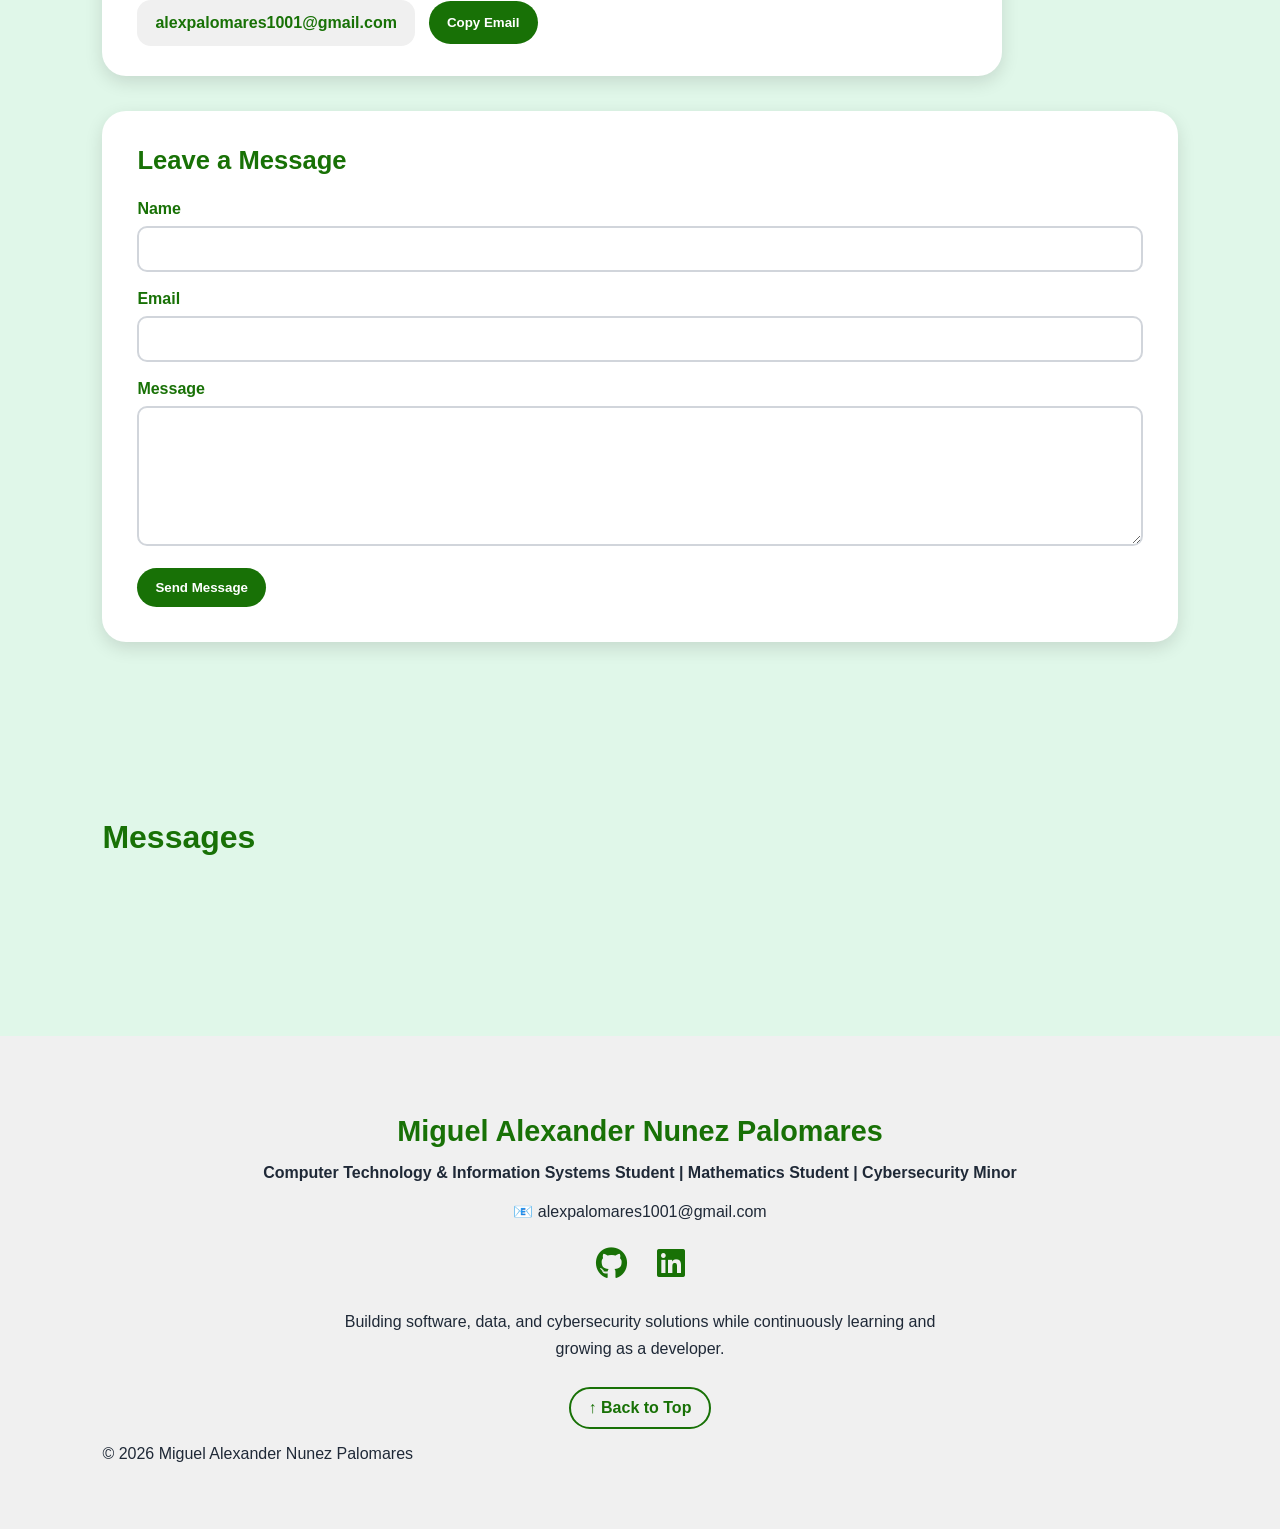
==== commit d75abf34: "Final Project ver1" ====
--- a/index.html
+++ b/index.html
@@ -5,11 +5,11 @@
     <!-- Define the character set used -->
     <meta charset="UTF-8">
 
-    <!-- Setting the viewport to make your website look good on all devices -->
+    <!-- Setting the viewport to make the website look good on all devices -->
     <meta name="viewport" content="width=device-width, initial-scale=1.0">
 
     <!-- Title of the webpage -->
-    <title>Alex Nunez Palomares Portfolio</title>
+    <title>Miguel Alexander Nunez Palomares | Portfolio</title>
 
     <!-- Meta description for the website -->
     <meta name="description"
@@ -20,60 +20,112 @@
 
     <!-- Link to the external CSS file for styling -->
     <link rel="stylesheet" href="css/index.css">
+    <link rel="stylesheet" href="https://cdnjs.cloudflare.com/ajax/libs/font-awesome/6.5.1/css/all.min.css">
+    <!-- Favicon Browser Tab Icon -->
+    <link rel="icon" href="images/favicon.png" />
+
+    <!-- Open Graph meta tags for better sharing on social media -->
+    <meta property="og:title" content="Alex Nunez Palomares Portfolio">
+    <meta property="og:description"
+        content="Alex Nunez Palomares portfolio showcasing projects and skills in web development, design, and more.">
+    <meta property="og:image" content="images/portfolioWeb.png">
 </head>
 
 <body>
     <!-- Navigation bar with links to different sections of the website -->
     <nav>
-        <h1>Miguel Alexander Nunez Palomares</h1>
+        <h1>Alex Nunez Palomares</h1>
 
         <ul class="nav-links">
             <li><a href="#about">About</a></li>
-            <li><a href="#experience">Experience</a></li>
+            <li><a href="#experience">Education, Research, and Leadership</a></li>
             <li><a href="#skills">Skills</a></li>
-            <li><a href="#projects">Projects</a></li>
+            <li><a href="#projects">Projects Preview</a></li>
+            <li><a href="projects.html" class="nav-button">Projects</a></li>
             <li><a href="#connect">Connect</a></li>
-            <li><a href="#leave-message">Leave a Message</a></li>
-            <li><a href="api.html">Open API Page</a></li>
+            <li><a href="api.html">API Demo</a></li>
         </ul>
+
+        <button id="dark-mode-toggle" class="dark-mode-toggle" type="button">
+            🌙 Dark Mode
+        </button>
     </nav>
 
     <!-- About section with an image and text describing me -->
-    <section id="about">
-        <div class="about-image">
-            <img src="images/me.jpg" alt="Miguel Alexander Nunez Palomares">
-        </div>
-
-        <div class="about-text">
-            <h2>About</h2>
+    <section id="about" class="hero">
+        <div class="hero-text">
+            <p class="eyebrow">Portfolio Website</p>
+
+            <h2>Miguel Alexander Nunez Palomares</h2>
+
+            <h3>
+                CTIS & Mathematics Student<br> Cybersecurity & Accounting Minor
+            </h3>
+
             <p>
-                I'm a person who loves learning, creating, and improving a little every day.
-                Whether I'm diving into math or working on personal projects, I'm always looking
-                for meaning and growth in what I do. I value hard work, curiosity, and the kind
-                of mindset that turns challenges into opportunities.
-            </p>
+                I am a Computer Technology & Information Systems and Mathematics student
+                interested in software development, cybersecurity, networking, and data analysis.
+                My experience includes robotics research through NC Sea Grant, data engineering
+                training through Code the Dream, and personal projects involving JavaScript,
+                Python, SQL, and web development.
+            </p>
+
+            <div class="hero-buttons">
+                <a href="projects.html" class="primary-button">View Projects</a>
+                <a href="files/Master Resume.docx" class="secondary-button" download>
+                    Download Resume
+                </a>
+            </div>
+        </div>
+
+        <div class="hero-image">
+            <img src="images/portrait-picture.png" alt="Miguel Alexander Nunez Palomares">
         </div>
     </section>
 
     <!-- Experience section with cards for educational background, classes taken, and leadership & programs -->
     <section id="experience">
-        <h2>Experience</h2>
-
-        <div class="card-container">
+        <h2>Education, Research, and Leadership</h2>
+
+        <div class="stats-container">
+            <div class="stat-card">🎓 <span>Double Major</span></div>
+            <div class="stat-card">🛡️ <span>Cybersecurity Minor</span></div>
+            <div class="stat-card">📊 <span>Accounting Minor</span></div>
+            <div class="stat-card">📅 <span>Expected Graduation: May 2027</span></div>
+        </div>
+
+        <div class="education-grid">
             <div class="card">
                 <h3>Educational Background</h3>
+                <div class="education-item">
+                    <strong>Guilford College</strong>
+                    <span>Expected Graduation: May 2027</span>
+                </div>
+
+                <div class="education-item">
+                    <strong>B.S. Computer Technology & Information Systems</strong>
+                    <span>In progress</span>
+                </div>
+
+                <div class="education-item">
+                    <strong>B.S. Mathematics</strong>
+                    <span>In progress</span>
+                </div>
+
+                <div class="education-item">
+                    <strong>Minor: Accounting</strong>
+                    <span>In progress</span>
+                </div>
+
+                <div class="education-item">
+                    <strong>Minor: Cybersecurity</strong>
+                    <span>In progress</span>
+                </div>
+            </div>
+
+            <div class="card">
+                <h3>Relevant Courses</h3>
                 <ul>
-                    <li>B.S. in Computer Technology & Information Systems (in progress)</li>
-                    <li>B.S. in Mathematics (in progress)</li>
-                    <li>Minor in Accounting (in progress)</li>
-                    <li>Minor in Cyber Security (in progress)</li>
-                </ul>
-            </div>
-
-            <div class="card">
-                <h3>Classes Taken</h3>
-                <ul>
-                    <li>Fundamentals of Cyber Security</li>
                     <li>Operating Systems</li>
                     <li>Networking</li>
                     <li>Database Systems</li>
@@ -81,17 +133,35 @@
                     <li>Discrete Mathematics</li>
                     <li>Calculus 3</li>
                     <li>Complex Analysis</li>
-                    <li>Data Structures & Algorithms</li>
+                    <li>Fundamentals of Cyber Security</li>
+                    <li>Data Structures & Algorithms in Object-Oriented Programming</li>
                 </ul>
             </div>
-
-            <div class="card">
-                <h3>Leadership & Programs</h3>
-                <ul>
-                    <li>Golden Door Scholar</li>
-                    <li>NC SeaGrant Coastal Robotics Research</li>
-                    <li>Code the Dream - Data Engineering Pathway</li>
-                </ul>
+        </div>
+
+        <h3 class="programs-heading">Leadership & Programs</h3>
+
+        <div class="programs-grid">
+            <div class="program-card">
+                <img src="images/gdss.jpg" alt="Golden Door Scholars">
+                <h3>Golden Door Scholars</h3>
+                <p>Competitive national scholarship supporting high-achieving immigrant students.</p>
+            </div>
+
+            <div class="program-card">
+                <img src="images/sea.png" alt="NC SeaGrant Coastal Robotics Research">
+                <h3>NC SeaGrant Coastal Robotics Research</h3>
+                <p>Applied AI and robotics toward environmental sustainability research.</p>
+            </div>
+
+            <div class="program-card">
+                <img src="images/ctd.jpg" alt="Code the Dream">
+                <h3>Code the Dream - Data Engineering Pathway</h3>
+                <p>
+                    Participating in a software development and data engineering training program
+                    focused on programming, web technologies, databases, APIs, and collaborative
+                    software development.
+                </p>
             </div>
         </div>
     </section>
@@ -99,86 +169,195 @@
     <!-- Skills section with cards for programming languages, technical skills, networking, and languages spoken -->
     <section id="skills">
         <h2>Skills</h2>
+
+        <p class="section-intro">
+            A quick overview of the tools, languages, and technical areas I am building experience with.
+        </p>
+
         <ul></ul>
-
-
-        <!-- Card container to hold individual skill cards 
-        <div class="card-container">
-            <div class="card">
+        <div class="skills-grid">
+            <div class="skill-card">
                 <h3>Programming Languages</h3>
-                <ul>
-                    <li>Python</li>
-                    <li>Java</li>
-                    <li>JavaScript</li>
-                    <li>HTML (in Progress)</li>
-                    <li>CSS (in Progress)</li>
-                </ul>
-            </div>
-
-            <div class="card">
+                <div class="skill-tags">
+                    <span>Python</span>
+                    <span>Java</span>
+                    <span>JavaScript</span>
+                </div>
+            </div>
+
+            <div class="skill-card">
+                <h3>Web Development</h3>
+                <div class="skill-tags">
+                    <span>HTML</span>
+                    <span>CSS</span>
+                    <span>REST APIs</span>
+                </div>
+            </div>
+
+            <div class="skill-card">
                 <h3>Technical Skills</h3>
-                <ul>
-                    <li>Git</li>
-                    <li>GitHub</li>
-                    <li>YOLOv8</li>
-                    <li>OpenCV</li>
-                    <li>MySQL Workbench 8.0</li>
-                </ul>
-            </div>
-
-            <div class="card">
+                <div class="skill-tags">
+                    <span>Git</span>
+                    <span>GitHub</span>
+                    <span>YOLOv8</span>
+                    <span>OpenCV</span>
+                    <span>MySQL Workbench 8.0</span>
+                </div>
+            </div>
+
+            <div class="skill-card">
                 <h3>Networking</h3>
-                <ul>
-                    <li>CCNA - Intro to Networks Cisco Networking Academy Badge</li>
-                    <div class="about-image">
-                        <img src="images/badge.png" alt="CCNA Badge"> 
-                    </div>
-                </ul>
-            </div>
-
-            <div class="card">
+                <img src="images/badge.png" alt="CCNA Badge" width="225">
+                <p>CCNA - Intro to Networks Cisco Networking Academy Badge</p>
+            </div>
+
+            <div class="skill-card full-width">
                 <h3>Languages</h3>
-                <ul>
-                    <li>English</li>
-                    <li>Spanish</li>
-                </ul>
-            </div>
-        </div>
-        -->
+                <div class="skill-tags language-tags">
+                    <span>English (Fluent)</span>
+                    <span>Spanish (Fluent)</span>
+                </div>
+            </div>
+        </div>
     </section>
 
     <!-- Projects section with cards for different projects I've worked on -->
     <section id="projects">
-        <h2>Projects</h2>
+        <h2>Projects Preview</h2>
+
+        <div class="messageButton">
+            <p class="section-intro">
+                A quick look at selected projects I have built using web development,
+                Java, Python, databases, APIs, and computer vision.
+            </p>
+
+            <div class="projects-action">
+                <a href="projects.html" class="primary-button">View All Projects</a>
+            </div>
+        </div>
+
+        <div class="featured-projects">
+            <div class="project-card">
+                <h3>Edge-AI Campus Vehicle Monitoring System</h3>
+                <img src="images/car.png" alt="Edge-AI Vehicle Monitoring System">
+                <p>
+                    Built an Edge-AI prototype using Raspberry Pi, FastAPI, YOLOv8,
+                    OpenCV, SQLite, and REST APIs to detect, log, and display vehicle activity.
+                </p>
+                <span>Python • FastAPI • YOLOv8 • OpenCV</span>
+            </div>
+
+            <div class="project-card">
+                <h3>Lotería Game</h3>
+                <img src="images/loteria.png" alt="Lotería Game">
+                <p>
+                    Created a JavaFX desktop version of the traditional Mexican game
+                    Lotería with custom classes, game logic, difficulty settings, and animations.
+                </p>
+                <span>Java • JavaFX • OOP • GUI Design</span>
+            </div>
+
+            <div class="project-card">
+                <h3>MAX Stucco Business Website</h3>
+                <img src="images/max.png" alt="MAX Stucco Business Website">
+                <p>
+                    Designed and deployed a responsive business website for a real stucco
+                    company, including service pages, gallery structure, and contact features.
+                </p>
+                <span>HTML • CSS • JavaScript • Render</span>
+            </div>
+        </div>
+
+        <h3 class="github-heading">GitHub Repositories</h3>
+        <div class="github-stats">
+            <div class="github-stat-card">
+                <span id="public-repos">--</span>
+                <p>Public Repositories</p>
+            </div>
+
+            <div class="github-stat-card">
+                <span id="github-followers">--</span>
+                <p>Followers</p>
+            </div>
+
+            <div class="github-stat-card">
+                <span id="github-following">--</span>
+                <p>Following</p>
+            </div>
+        </div>
         <ul></ul>
     </section>
 
     <!-- Connect section with links to LinkedIn and GitHub profiles -->
-    <section id="connect">
-        <h2>Connect</h2>
-
-        <div class="social-links">
-            <a href="https://www.linkedin.com/in/alex-nunezpalomares" target="_blank" class="social-button">in</a>
-            <a href="https://github.com/Mnunez1001" target="_blank" class="social-button">GH</a>
-        </div>
-    </section>
-
-    <!-- Leave a Message section with a form for users to submit their name, email, and message -->
-    <section id="leave-message">
-        <h2>Leave a Message</h2>
-
-        <form name="leave_message">
-            <label for="usersName">Name:</label>
-            <input type="text" id="usersName" name="usersName" required>
-
-            <label for="usersEmail">Email:</label>
-            <input type="email" id="usersEmail" name="usersEmail" required>
-
-            <label for="usersMessage">Message:</label>
-            <textarea id="usersMessage" name="usersMessage" required></textarea>
-
-            <button type="submit">Submit</button>
-        </form>
+    <section id="connect" class="contact-section">
+        <h2>Connect With Me</h2>
+        <div class="contact-info">
+            <p class="eyebrow">Get In Touch</p>
+            <p>
+                I am always open to connecting about software development, data projects,
+                cybersecurity, research opportunities, internships, and collaborative projects.
+            </p>
+
+            <div class="social-links">
+                <!-- LinkedIn icon link (opens in new tab) -->
+                <a href="https://www.linkedin.com/in/alex-nunezpalomares/" target="_blank" rel="noopener noreferrer"
+                    aria-label="LinkedIn">
+                    <svg xmlns="http://www.w3.org/2000/svg" width="20" height="20" fill="currentColor"
+                        viewBox="0 0 24 24">
+                        <path d="M19 0h-14c-2.76 0-5 2.24-5 5v14c0 2.76
+                                2.24 5 5 5h14c2.76 0 5-2.24
+                                5-5v-14c0-2.76-2.24-5-5-5zm-11
+                                19h-3v-10h3v10zm-1.5-11.268c-.966
+                                0-1.75-.79-1.75-1.764s.784-1.764
+                                1.75-1.764 1.75.79 1.75 1.764
+                                -.784 1.764-1.75 1.764zm13.5
+                                11.268h-3v-5.604c0-1.336-.027-3.056-1.862-3.056-1.862
+                                0-2.146 1.454-2.146 2.957v5.703h-3v-10h2.881v1.367h.041c.401-.76
+                                1.379-1.562 2.84-1.562 3.037 0 3.598 2.001 3.598
+                                4.604v5.591z" />
+                    </svg>
+                </a>
+
+                <a href="https://github.com/Mnunez1001" target="_blank" rel="noopener noreferrer" aria-label="GitHub">
+                    <!-- icon; aria-hidden so SRs use the link label -->
+                    <svg xmlns="http://www.w3.org/2000/svg" width="20" height="20" fill="currentColor"
+                        viewBox="0 0 24 24">
+                        <path d="M12 .5C5.37.5 0 5.87 0 12.5c0 5.29 3.438 9.77 8.205 11.366.6.112.82-.261.82-.58
+                                0-.287-.011-1.244-.017-2.254-3.338.726-4.042-1.61-4.042-1.61-.546-1.387-1.333-1.756-1.333-1.756
+                                -1.089-.745.083-.73.083-.73 1.205.085 1.84 1.236 1.84 1.236 1.07 1.834 2.807 1.304
+                                 3.492.997.108-.775.418-1.305.762-1.605-2.665-.305-5.467-1.334-5.467-5.93
+                                0-1.31.468-2.381 1.236-3.221-.124-.303-.536-1.527.117-3.182 0 0 1.008-.322
+                                3.301 1.23a11.5 11.5 0 0 1 6.002 0c2.291-1.552 3.298-1.23 3.298-1.23
+                                .655 1.655.243 2.879.119 3.182.77.84 1.235 1.911 1.235 3.221
+                                0 4.61-2.807 5.624-5.479 5.921.43.371.823 1.102.823 2.222
+                                0 1.604-.014 2.896-.014 3.286 0 .321.218.694.825.577C20.565 22.267
+                                24 17.789 24 12.5 24 5.87 18.627.5 12 .5z" />
+                    </svg>
+                </a>
+            </div>
+
+            <div class="email-copy">
+                <span id="email-text">alexpalomares1001@gmail.com</span>
+                <button type="button" id="copy-email-button">Copy Email</button>
+            </div>
+        </div>
+
+        <div class="contact-form-card">
+            <h3>Leave a Message</h3>
+
+            <form name="leave_message">
+                <label for="usersName">Name</label>
+                <input type="text" id="usersName" name="usersName" required>
+
+                <label for="usersEmail">Email</label>
+                <input type="email" id="usersEmail" name="usersEmail" required>
+
+                <label for="usersMessage">Message</label>
+                <textarea id="usersMessage" name="usersMessage" required></textarea>
+
+                <button type="submit">Send Message</button>
+            </form>
+        </div>
     </section>
 
     <!-- Messages section to display submitted messages from the form -->
@@ -191,6 +370,43 @@
     <!-- Footer section for any additional information or links -->
     <footer id="footer">
 
+        <div class="footer-content">
+
+            <h3>Miguel Alexander Nunez Palomares</h3>
+
+            <p class="footer-title">
+                Computer Technology & Information Systems Student |
+                Mathematics Student |
+                Cybersecurity Minor
+            </p>
+
+            <p class="footer-email">
+                📧 alexpalomares1001@gmail.com
+            </p>
+
+            <div class="footer-socials">
+
+                <a href="https://github.com/Mnunez1001" target="_blank" aria-label="GitHub">
+                    <i class="fa-brands fa-github"></i>
+                </a>
+
+                <a href="https://www.linkedin.com/in/alex-nunezpalomares" target="_blank" aria-label="LinkedIn">
+                    <i class="fa-brands fa-linkedin"></i>
+                </a>
+
+            </div>
+
+            <p class="footer-message">
+                Building software, data, and cybersecurity solutions while
+                continuously learning and growing as a developer.
+            </p>
+
+            <a href="#about" class="back-to-top">
+                ↑ Back to Top
+            </a>
+
+        </div>
+
     </footer>
 
     <script src="js/index.js"></script>
--- a/css/index.css
+++ b/css/index.css
@@ -18,23 +18,26 @@
     display: flex;
     justify-content: space-between;
     align-items: center;
-    padding: 30px 8%;
+    padding: 12px 8%;
     position: sticky;
     top: 0;
     z-index: 10;
+    box-shadow: 0 2px 10px rgba(0, 0, 0, 0.06);
 }
 
 /* Style the site title in the navigation bar */
 nav h1 {
     color: #187106;
-    font-size: 1.3rem;
+    font-size: 1.4rem;
+    font-weight: 800;
     margin: 0;
 }
 
 /* Style the navigation links container */
 .nav-links {
     display: flex;
-    gap: 35px;
+    text-align: center;
+    gap: 20px;
     list-style: none;
     margin: 0;
     padding: 0;
@@ -45,17 +48,31 @@
     text-decoration: none;
     color: #187106;
     font-weight: bold;
-}
-
-/* Add hover effect to navigation links */
+    font-size: 0.95rem;
+}
+
+/*hover effect to navigation links */
 .nav-links a:hover {
     color: #0f4d04;
     text-decoration: underline;
 }
 
+/* Style for the navigation button */
+.nav-button {
+    background-color: #187106;
+    color: white !important;
+    padding: 4px 10px;
+    border-radius: 999px;
+}
+
+/*hover effect to the navigation button */
+.nav-button:hover {
+    background-color: #0f4d04;
+}
+
 /* Section styles for padding and layout */
 section {
-    padding: 60px 8%;
+    padding: 75px 8%;
 }
 
 /* Style section headings */
@@ -65,31 +82,78 @@
     margin-bottom: 25px;
 }
 
-/* About section styles for layout and spacing */
-#about {
+/* Style for the hero/about section of the page */
+.hero {
     display: flex;
     align-items: center;
-    gap: 40px;
-}
-
-/* Styles for the image and text in the about section */
-.about-image,
-.about-text {
+    gap: 50px;
+    min-height: 80vh;
+}
+
+.hero-text,
+.hero-image {
     flex: 1;
 }
 
-/* Style the image in the about section with max width, border radius, and block display */
-.about-image img {
+.eyebrow {
+    color: #187106;
+    font-weight: bold;
+    text-transform: uppercase;
+    letter-spacing: 2px;
+    margin-bottom: 12px;
+}
+
+.hero h2 {
+    font-size: 3rem;
+    margin: 0 0 15px;
+    color: #187106;
+}
+
+.hero h3 {
+    font-size: 1.4rem;
+    color: #1f2937;
+    margin-bottom: 20px;
+    line-height: 1.5;
+}
+
+.hero p {
+    font-size: 1.1rem;
+    line-height: 1.7;
+    max-width: 620px;
+}
+
+.hero-buttons {
+    display: flex;
+    gap: 15px;
+    margin-top: 25px;
+}
+
+.primary-button,
+.secondary-button {
+    text-decoration: none;
+    padding: 12px 18px;
+    border-radius: 999px;
+    font-weight: bold;
+}
+
+.primary-button {
+    background-color: #187106;
+    color: white;
+}
+
+.secondary-button {
+    border: 2px solid #187106;
+    color: #187106;
+    background-color: white;
+}
+
+.hero-image img {
     width: 100%;
     max-width: 380px;
-    border-radius: 16px;
-    display: block;
-}
-
-/* Style the text in the about section with font size and line height for readability */
-.about-text p {
-    font-size: 1.1rem;
-    line-height: 1.7;
+    border-radius: 24px;
+    display: block;
+    margin-left: auto;
+    box-shadow: 0 8px 24px rgba(0, 0, 0, 0.16);
 }
 
 /* Styles for experience, skills, projects, and connect sections */
@@ -115,6 +179,7 @@
     flex: 1;
     min-width: 250px;
     box-shadow: 0 4px 12px rgba(0, 0, 0, 0.12);
+    flex-direction: column;
 }
 
 /* Style the headings in the cards */
@@ -134,22 +199,268 @@
     line-height: 1.4;
 }
 
-/* Style the paragraph in the projects section with background color, padding, border radius, and box shadow */
-#projects p {
+/* styles for education, research, and leadership section */
+.stats-container {
+    display: grid;
+    grid-template-columns: repeat(4, 1fr);
+    gap: 18px;
+    margin-bottom: 30px;
+}
+
+.stat-card {
+    background-color: white;
+    color: #187106;
+    font-weight: bold;
+    padding: 18px;
+    border-radius: 16px;
+    text-align: center;
+    box-shadow: 0 4px 12px rgba(0, 0, 0, 0.12);
+}
+
+.stat-card span {
+    display: block;
+    margin-top: 8px;
+}
+
+.education-grid {
+    display: grid;
+    grid-template-columns: 1fr 1fr;
+    gap: 25px;
+    margin-bottom: 45px;
+}
+
+.education-item {
+    margin-bottom: 22px;
+}
+
+.education-item strong {
+    display: block;
+    color: #1f2937;
+    font-size: 1.05rem;
+}
+
+.education-item span {
+    display: block;
+    color: #187106;
+    font-weight: bold;
+    margin-top: 5px;
+}
+
+.programs-heading {
+    color: #187106;
+    font-size: 1.8rem;
+    margin-bottom: 25px;
+}
+
+.programs-grid {
+    display: grid;
+    grid-template-columns: repeat(3, 1fr);
+    gap: 25px;
+}
+
+.program-card {
     background-color: white;
     padding: 25px;
     border-radius: 16px;
     box-shadow: 0 4px 12px rgba(0, 0, 0, 0.12);
 }
 
-/* Styles for the connect section with flex layout and gap */
+.program-card img {
+    width: 100%;
+    height: 180px;
+    object-fit: contain;
+    margin-bottom: 18px;
+}
+
+.program-card h3 {
+    color: #187106;
+    margin-top: 0;
+}
+
+.program-card p {
+    line-height: 1.5;
+}
+
+.about-image img {
+    width: 100%;
+    max-width: 400px;
+    border-radius: 24px;
+    display: block;
+    margin-left: auto;
+    box-shadow: 0 8px 24px rgba(0, 0, 0, 0.16);
+}
+
+
+/* Styles for the skills section to display skills as cards with flex layout and gap */
+.section-intro {
+    max-width: 700px;
+    line-height: 1.6;
+    margin-bottom: 30px;
+}
+
+.skills-grid {
+    display: grid;
+    grid-template-columns: repeat(4, 1fr);
+    gap: 25px;
+}
+
+.skill-card {
+    background-color: white;
+    padding: 25px;
+    border-radius: 16px;
+    box-shadow: 0 4px 12px rgba(0, 0, 0, 0.12);
+}
+
+.skill-card h3 {
+    color: #187106;
+    margin-top: 0;
+}
+
+.skill-tags {
+    display: flex;
+    flex-wrap: wrap;
+    gap: 14px;
+}
+
+.skill-tags span {
+    background-color: #f0f0f0;
+    color: #187106;
+    font-weight: bold;
+    padding: 12px 18px;
+    border-radius: 14px;
+}
+
+.badge-image {
+    width: 100%;
+    max-width: 260px;
+    display: block;
+    margin: 20px auto;
+    border-radius: 12px;
+}
+
+.full-width {
+    grid-column: 1 / -1;
+    text-align: center;
+}
+
+.language-tags {
+    justify-content: center;
+}
+
+/* Style the paragraph in the projects section with background color, padding, border radius, and box shadow */
+#projects p {
+    background-color: white;
+    padding: 25px;
+    border-radius: 16px;
+    box-shadow: 0 4px 12px rgba(0, 0, 0, 0.12);
+}
+
+.featured-projects {
+    display: grid;
+    grid-template-columns: repeat(3, 1fr);
+    gap: 25px;
+    margin-bottom: 35px;
+}
+
+.project-card {
+    background-color: white;
+    padding: 25px;
+    border-radius: 16px;
+    box-shadow: 0 4px 12px rgba(0, 0, 0, 0.12);
+}
+
+.project-card h3 {
+    color: #187106;
+    margin-top: 0;
+}
+
+.project-card p {
+    line-height: 1.6;
+}
+
+.project-card span {
+    display: block;
+    color: #187106;
+    font-weight: bold;
+    margin-top: 18px;
+}
+
+.project-card img {
+    width: 100%;
+    max-width: 400px;
+    border-radius: 24px;
+    display: block;
+    margin-left: auto;
+    box-shadow: 0 8px 24px rgba(0, 0, 0, 0.16);
+}
+
+.projects-action {
+    margin-bottom: 40px;
+}
+
+.github-heading {
+    color: #187106;
+    font-size: 1.5rem;
+    margin-bottom: 20px;
+}
+
+.messageButton {
+    display: flex;
+    flex-direction: row;
+    align-items: center;
+    gap: 20px;
+    margin-bottom: 40px;
+}
+
+/* Styles for the connect and leave a message section  */
+.contact-section {
+    display: grid;
+    grid-template-columns: 1fr 1fr;
+    gap: 35px;
+    align-items: start;
+}
+
+.contact-info,
+.contact-form-card {
+    background-color: white;
+    padding: 35px;
+    border-radius: 24px;
+    box-shadow: 0 6px 18px rgba(0, 0, 0, 0.12);
+}
+
+.contact-info h2 {
+    margin-top: 0;
+}
+
+.contact-info p {
+    line-height: 1.7;
+}
+
 .social-links {
     display: flex;
-    gap: 20px;
-}
-
-/* Styles for social media buttons with size, background color, text color, border radius, and hover effects */
-.social-button {
+    flex-direction: column;
+    gap: 18px;
+    margin-top: 25px;
+}
+
+.social-card {
+    display: flex;
+    align-items: center;
+    gap: 18px;
+    text-decoration: none;
+    background-color: #e0f7e9;
+    padding: 18px;
+    border-radius: 18px;
+    color: #1f2937;
+    transition: transform 0.2s ease, box-shadow 0.2s ease;
+}
+
+.social-card:hover {
+    transform: translateY(-4px);
+    box-shadow: 0 6px 18px rgba(0, 0, 0, 0.14);
+}
+
+.social-card span {
     width: 55px;
     height: 55px;
     background-color: #187106;
@@ -158,28 +469,166 @@
     display: flex;
     justify-content: center;
     align-items: center;
+    font-weight: bold;
+}
+
+.social-card strong {
+    color: #187106;
+}
+
+.social-card p {
+    margin: 4px 0 0;
+}
+
+.contact-form-card h3 {
+    color: #187106;
+    font-size: 1.6rem;
+    margin-top: 0;
+}
+
+.contact-form-card label {
+    display: block;
+    color: #187106;
+    font-weight: bold;
+    margin-bottom: 8px;
+}
+
+.contact-form-card input,
+.contact-form-card textarea {
+    width: 100%;
+    padding: 12px;
+    margin-bottom: 18px;
+    border: 2px solid #d1d5db;
+    border-radius: 10px;
+    font-size: 1rem;
+}
+
+.contact-form-card textarea {
+    min-height: 140px;
+}
+
+.contact-form-card button {
+    background-color: #187106;
+    color: white;
+    border: none;
+    padding: 12px 18px;
+    border-radius: 999px;
+    font-weight: bold;
+    cursor: pointer;
+}
+
+.contact-form-card button:hover {
+    background-color: #0f4d04;
+}
+
+.contact-section {
+    display: block;
+}
+
+.contact-info {
+    background-color: white;
+    padding: 30px 35px;
+    border-radius: 24px;
+    box-shadow: 0 6px 18px rgba(0, 0, 0, 0.12);
+    max-width: 900px;
+    margin-bottom: 35px;
+}
+
+.contact-info p {
+    line-height: 1.7;
+    margin-bottom: 24px;
+}
+
+.social-links {
+    display: flex;
+    flex-direction: row;
+    gap: 28px;
+    margin: 20px 0 28px;
+}
+
+.social-links a {
+    color: #187106;
     text-decoration: none;
-    font-weight: bold;
-    font-size: 1.1rem;
-    transition: transform 0.2s ease, background-color 0.2s ease;
-}
-
-/* Add hover effect to social media buttons for background color change and slight upward movement */
-.social-button:hover {
+    transition: transform 0.2s ease;
+}
+
+.social-links a:hover {
+    transform: translateY(-4px);
+}
+
+.social-links svg {
+    width: 48px;
+    height: 48px;
+}
+
+.email-copy {
+    display: flex;
+    align-items: center;
+    gap: 14px;
+    flex-wrap: wrap;
+    margin-top: 20px;
+}
+
+.email-copy span {
+    background-color: #f0f0f0;
+    color: #187106;
+    font-weight: bold;
+    padding: 14px 18px;
+    border-radius: 14px;
+}
+
+.email-copy button {
+    background-color: #187106;
+    color: white;
+    border: none;
+    padding: 14px 18px;
+    border-radius: 999px;
+    font-weight: bold;
+    cursor: pointer;
+}
+
+.email-copy button:hover {
     background-color: #0f4d04;
-    transform: translateY(-4px);
+}
+
+.contact-form-card {
+    background-color: white;
+    padding: 35px;
+    border-radius: 24px;
+    box-shadow: 0 6px 18px rgba(0, 0, 0, 0.12);
 }
 
 /* Responsive styles for smaller screens */
 @media (max-width: 800px) {
     nav {
         flex-direction: column;
-        gap: 15px;
+        gap: 18px;
+        padding: 20px 8%;
     }
 
     .nav-links {
         flex-wrap: wrap;
         justify-content: center;
+        gap: 14px;
+    }
+
+    .hero {
+        flex-direction: column-reverse;
+        text-align: center;
+        min-height: auto;
+    }
+
+    .hero-buttons {
+        justify-content: center;
+        flex-wrap: wrap;
+    }
+
+    .hero h2 {
+        font-size: 2.2rem;
+    }
+
+    .hero-image img {
+        margin: 0 auto;
     }
 
     #about {
@@ -191,8 +640,26 @@
         flex-direction: column;
     }
 
+    .stats-container,
+    .education-grid,
+    .programs-grid {
+        grid-template-columns: 1fr;
+    }
+
     #skills ul {
         justify-content: center;
+    }
+
+    .skills-grid {
+        grid-template-columns: 1fr;
+    }
+
+    .featured-projects {
+        grid-template-columns: 1fr;
+    }
+
+    .contact-section {
+        grid-template-columns: 1fr;
     }
 
     #leave-message form {
@@ -206,8 +673,12 @@
     }
 
     #projects ul {
-    justify-content: center;
-}
+        justify-content: center;
+    }
+
+    .github-stats {
+        grid-template-columns: 1fr;
+    }
 }
 
 /* Additional styles for the skills section to display skills as cards with flex layout and gap for now*/
@@ -232,14 +703,71 @@
 
 footer {
     background-color: #f0f0f0;
-    color: #187106;
+    padding: 50px 8%;
+    margin-top: 80px;
+}
+
+.footer-content {
     text-align: center;
-    padding: 25px;
-    font-weight: bold;
-}
-
-footer p {
-    margin: 0;
+    max-width: 900px;
+    margin: 0 auto;
+}
+
+.footer-content h3 {
+    color: #187106;
+    font-size: 1.8rem;
+    margin-bottom: 10px;
+}
+
+.footer-title {
+    color: #1f2937;
+    font-weight: 600;
+    margin-bottom: 20px;
+}
+
+.footer-email {
+    font-size: 1rem;
+    margin-bottom: 25px;
+}
+
+.footer-socials {
+    display: flex;
+    justify-content: center;
+    gap: 30px;
+    margin-bottom: 25px;
+}
+
+.footer-socials a {
+    color: #187106;
+    font-size: 2rem;
+    transition: all 0.2s ease;
+}
+
+.footer-socials a:hover {
+    transform: translateY(-4px);
+    color: #0f4d04;
+}
+
+.footer-message {
+    max-width: 650px;
+    margin: 0 auto 25px auto;
+    line-height: 1.7;
+}
+
+.back-to-top {
+    display: inline-block;
+    text-decoration: none;
+    color: #187106;
+    font-weight: bold;
+    padding: 10px 18px;
+    border: 2px solid #187106;
+    border-radius: 999px;
+    transition: all 0.2s ease;
+}
+
+.back-to-top:hover {
+    background-color: #187106;
+    color: white;
 }
 
 /* Style for the Leave a Message section and Messages container */
@@ -325,4 +853,233 @@
     padding: 15px 20px;
     border-radius: 16px;
     box-shadow: 0 4px 12px rgba(0, 0, 0, 0.12);
+}
+
+/* Additional hover effects for interactivity and visual feedback */
+.card,
+.skill-card,
+.project-card,
+.program-card,
+.stat-card,
+.project-showcase,
+.contact-info,
+.contact-form-card,
+.section-intro{
+    transition: transform 0.25s ease, box-shadow 0.25s ease;
+}
+
+.card:hover,
+.skill-card:hover,
+.project-card:hover,
+.program-card:hover,
+.stat-card:hover,
+.project-showcase:hover,
+.contact-info:hover,
+.contact-form-card:hover,
+.section-intro:hover {
+    transform: translateY(-6px);
+    box-shadow: 0 10px 24px rgba(0, 0, 0, 0.16);
+}
+
+.primary-button,
+.secondary-button,
+.project-links a,
+.contact-form-card button,
+.email-copy button,
+.back-to-top,
+.projects-action{
+    transition: transform 0.2s ease, background-color 0.2s ease, color 0.2s ease;
+}
+
+.primary-button:hover,
+.secondary-button:hover,
+.project-links a:hover,
+.contact-form-card button:hover,
+.email-copy button:hover,
+.back-to-top:hover,
+.projects-action:hover {
+    transform: translateY(-3px);
+}
+
+/* Additional hover effect for images in project cards and hero sections */
+
+.project-card img,
+.program-card img,
+.hero-image img,
+.project-image img {
+    transition: transform 0.25s ease;
+}
+
+.project-card:hover img,
+.program-card:hover img,
+.hero-image:hover img,
+.project-showcase:hover .project-image img {
+    transform: scale(1.03);
+}
+
+/* GITHUB statistic code*/
+
+.github-stats {
+    display: grid;
+    grid-template-columns: repeat(3, 1fr);
+    gap: 18px;
+    margin: 25px 0 35px;
+}
+
+.github-stat-card {
+    background-color: white;
+    padding: 22px;
+    border-radius: 16px;
+    text-align: center;
+    box-shadow: 0 4px 12px rgba(0, 0, 0, 0.12);
+}
+
+.github-stat-card span {
+    color: #187106;
+    font-size: 2rem;
+    font-weight: bold;
+}
+
+.github-stat-card p {
+    margin: 8px 0 0;
+    font-weight: bold;
+}
+
+/* Dark Mode Code for portfolio */
+.dark-mode-toggle {
+    background-color: #187106;
+    color: white;
+    border: none;
+    padding: 9px 14px;
+    border-radius: 999px;
+    font-weight: bold;
+    cursor: pointer;
+    transition: all 0.2s ease;
+}
+
+.dark-mode-toggle:hover {
+    background-color: #0f4d04;
+}
+
+.dark-mode {
+    background-color: #111827;
+    color: #f9fafb;
+}
+
+.dark-mode nav,
+.dark-mode footer {
+    background-color: #1f2937;
+}
+
+.dark-mode .card,
+.dark-mode .skill-card,
+.dark-mode .project-card,
+.dark-mode .program-card,
+.dark-mode .stat-card,
+.dark-mode .contact-info,
+.dark-mode .contact-form-card,
+.dark-mode #messages li,
+.dark-mode .github-stat-card {
+    background-color: #1f2937;
+    color: #f9fafb;
+}
+
+.dark-mode h2,
+.dark-mode h3,
+.dark-mode .nav-links a,
+.dark-mode nav h1,
+.dark-mode .footer-content h3,
+.dark-mode .github-stat-card span {
+    color: #86efac;
+}
+
+.dark-mode .skill-tags span,
+.dark-mode #skills li,
+.dark-mode #projects li,
+.dark-mode .project-tags span {
+    background-color: #374151;
+    color: #86efac;
+}
+
+.dark-mode input,
+.dark-mode textarea {
+    background-color: #111827;
+    color: #f9fafb;
+    border-color: #4b5563;
+}
+
+.dark-mode #projects p,
+.dark-mode .project-card p,
+.dark-mode .github-stat-card p,
+.dark-mode .section-intro {
+    background-color: transparent;
+    color: #f9fafb;
+    box-shadow: none;
+}
+
+.dark-mode .project-card,
+.dark-mode .github-stat-card,
+.dark-mode .stat-card,
+.dark-mode .card,
+.dark-mode .skill-card,
+.dark-mode .program-card,
+.dark-mode .contact-info,
+.dark-mode .contact-form-card,
+.dark-mode #messages li {
+    background-color: #1f2937;
+    color: #f9fafb;
+}
+
+.dark-mode .education-item strong,
+.dark-mode .hero h3,
+.dark-mode .hero p,
+.dark-mode .footer-title,
+.dark-mode .footer-message,
+.dark-mode .footer-email,
+.dark-mode .contact-info p,
+.dark-mode .skill-card p {
+    color: #f9fafb;
+}
+
+.dark-mode .education-item span,
+.dark-mode .project-card span,
+.dark-mode .github-stat-card span,
+.dark-mode .skill-card h3,
+.dark-mode .program-card h3,
+.dark-mode .card h3 {
+    color: #86efac;
+}
+
+.dark-mode .skill-tags span,
+.dark-mode #projects li,
+.dark-mode .email-copy span {
+    background-color: #374151;
+    color: #86efac;
+}
+
+.dark-mode input,
+.dark-mode textarea {
+    background-color: #111827;
+    color: #f9fafb;
+    border-color: #4b5563;
+}
+
+.dark-mode #projects .section-intro {
+    background-color: #1f2937;
+    color: #f9fafb;
+    box-shadow: 0 6px 18px rgba(0, 0, 0, 0.20);
+}
+
+.dark-mode .github-stat-card p {
+    background-color: #1f2937;
+    color: #f9fafb;
+    box-shadow: none;
+}
+
+.dark-mode .github-stat-card {
+    background-color: #1f2937;
+}
+
+.dark-mode .github-stat-card span {
+    color: #86efac;
 }
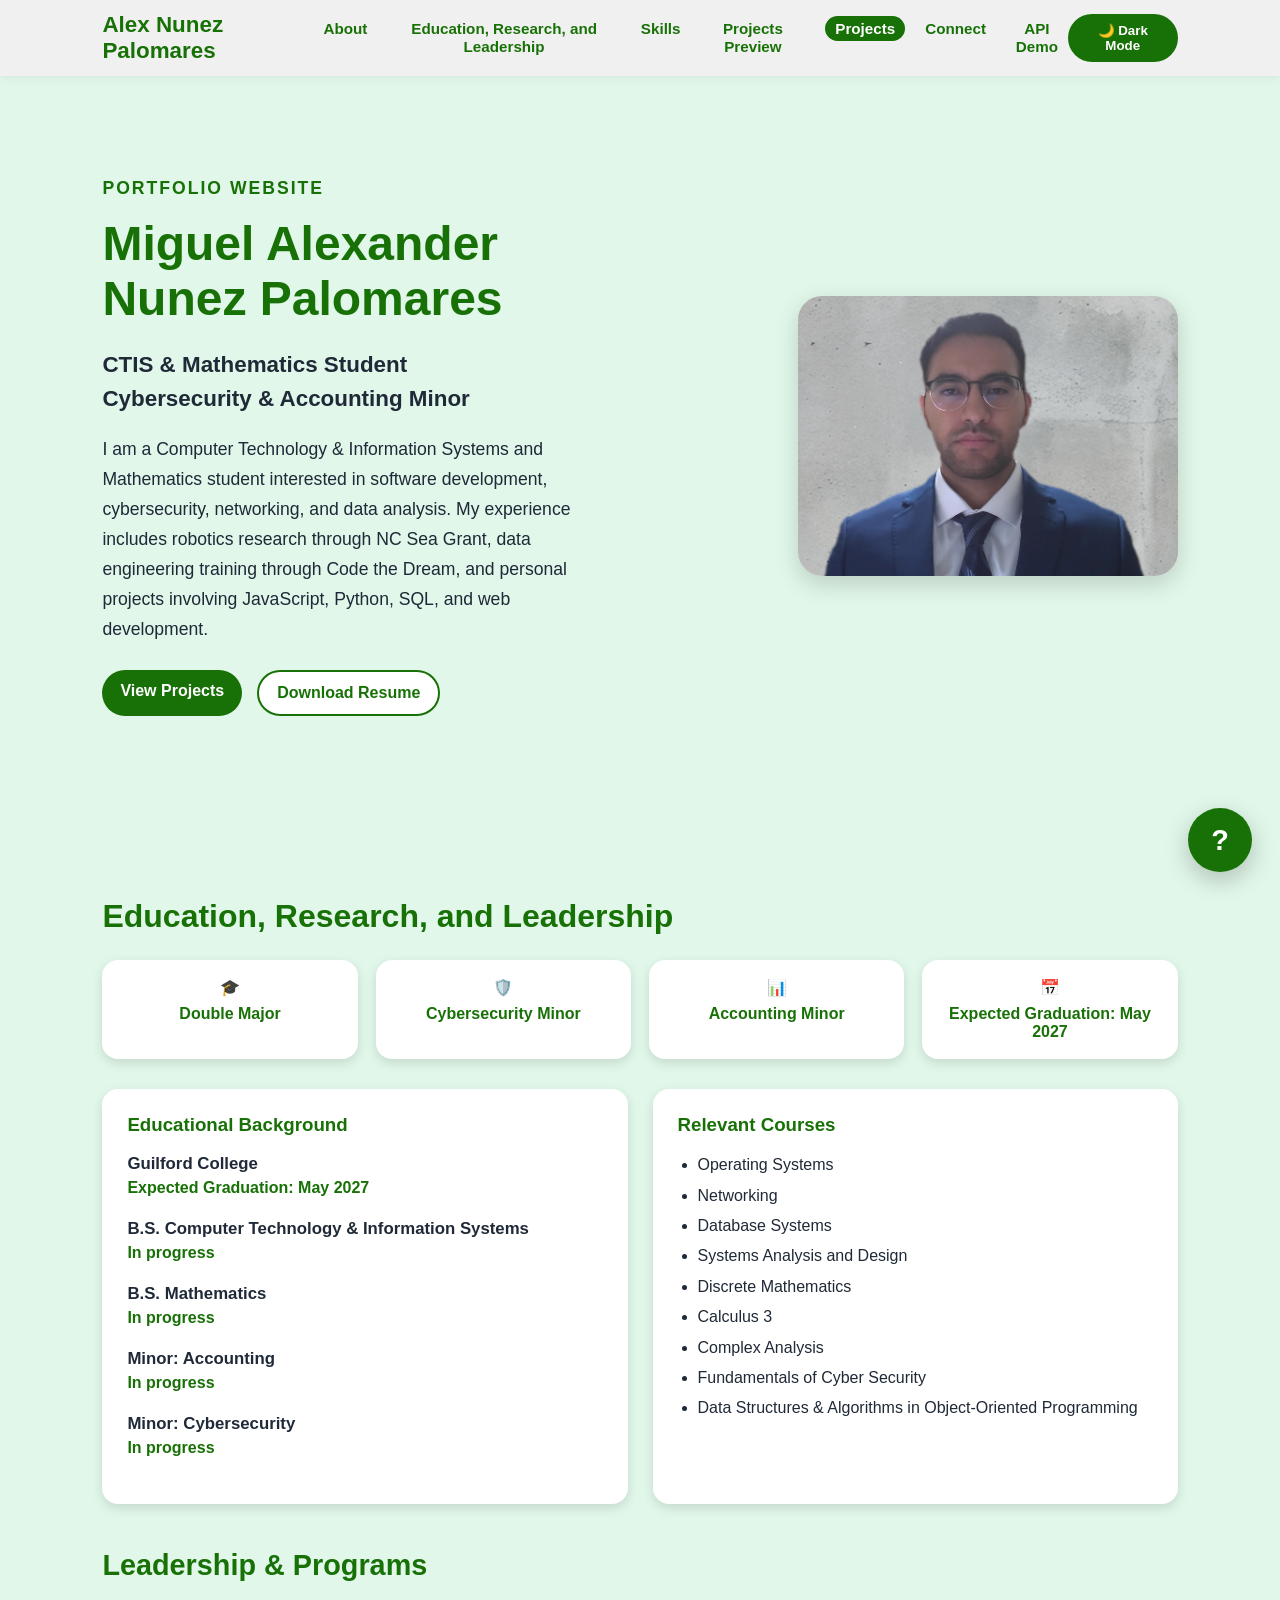
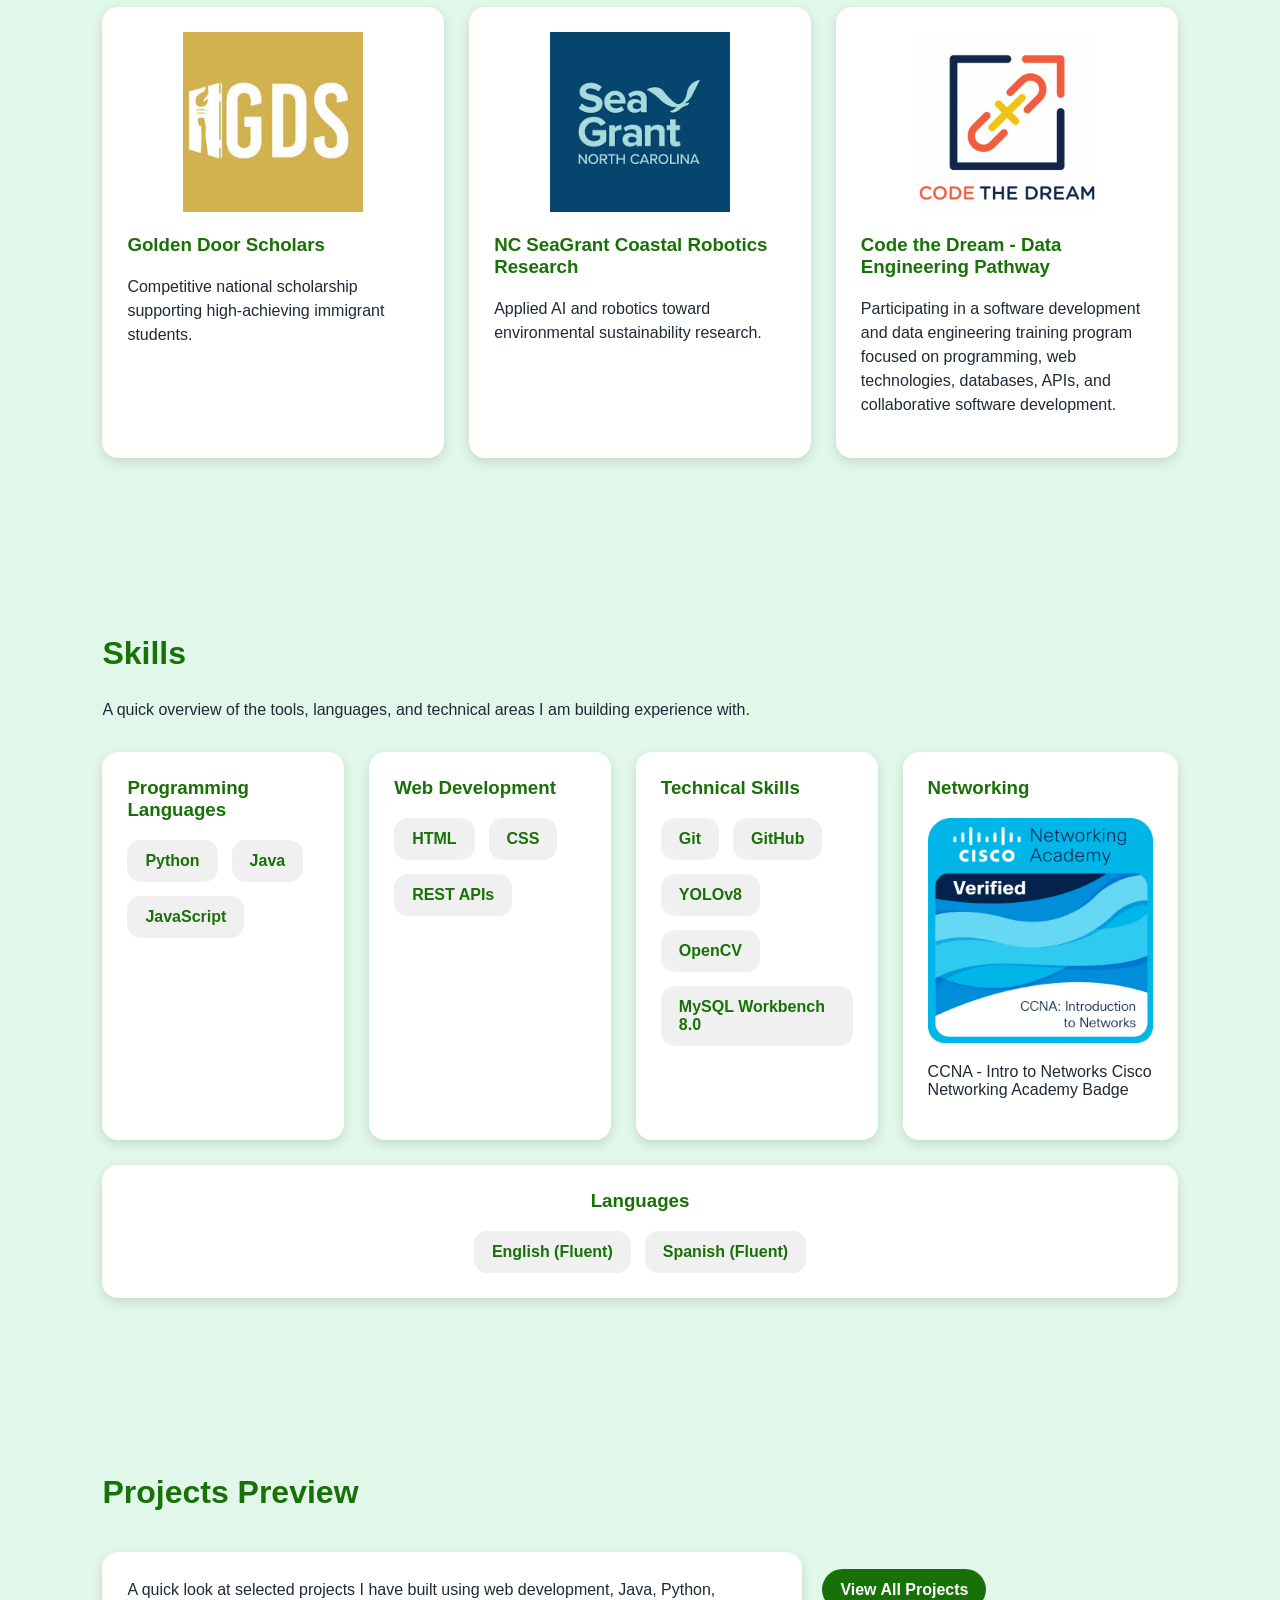
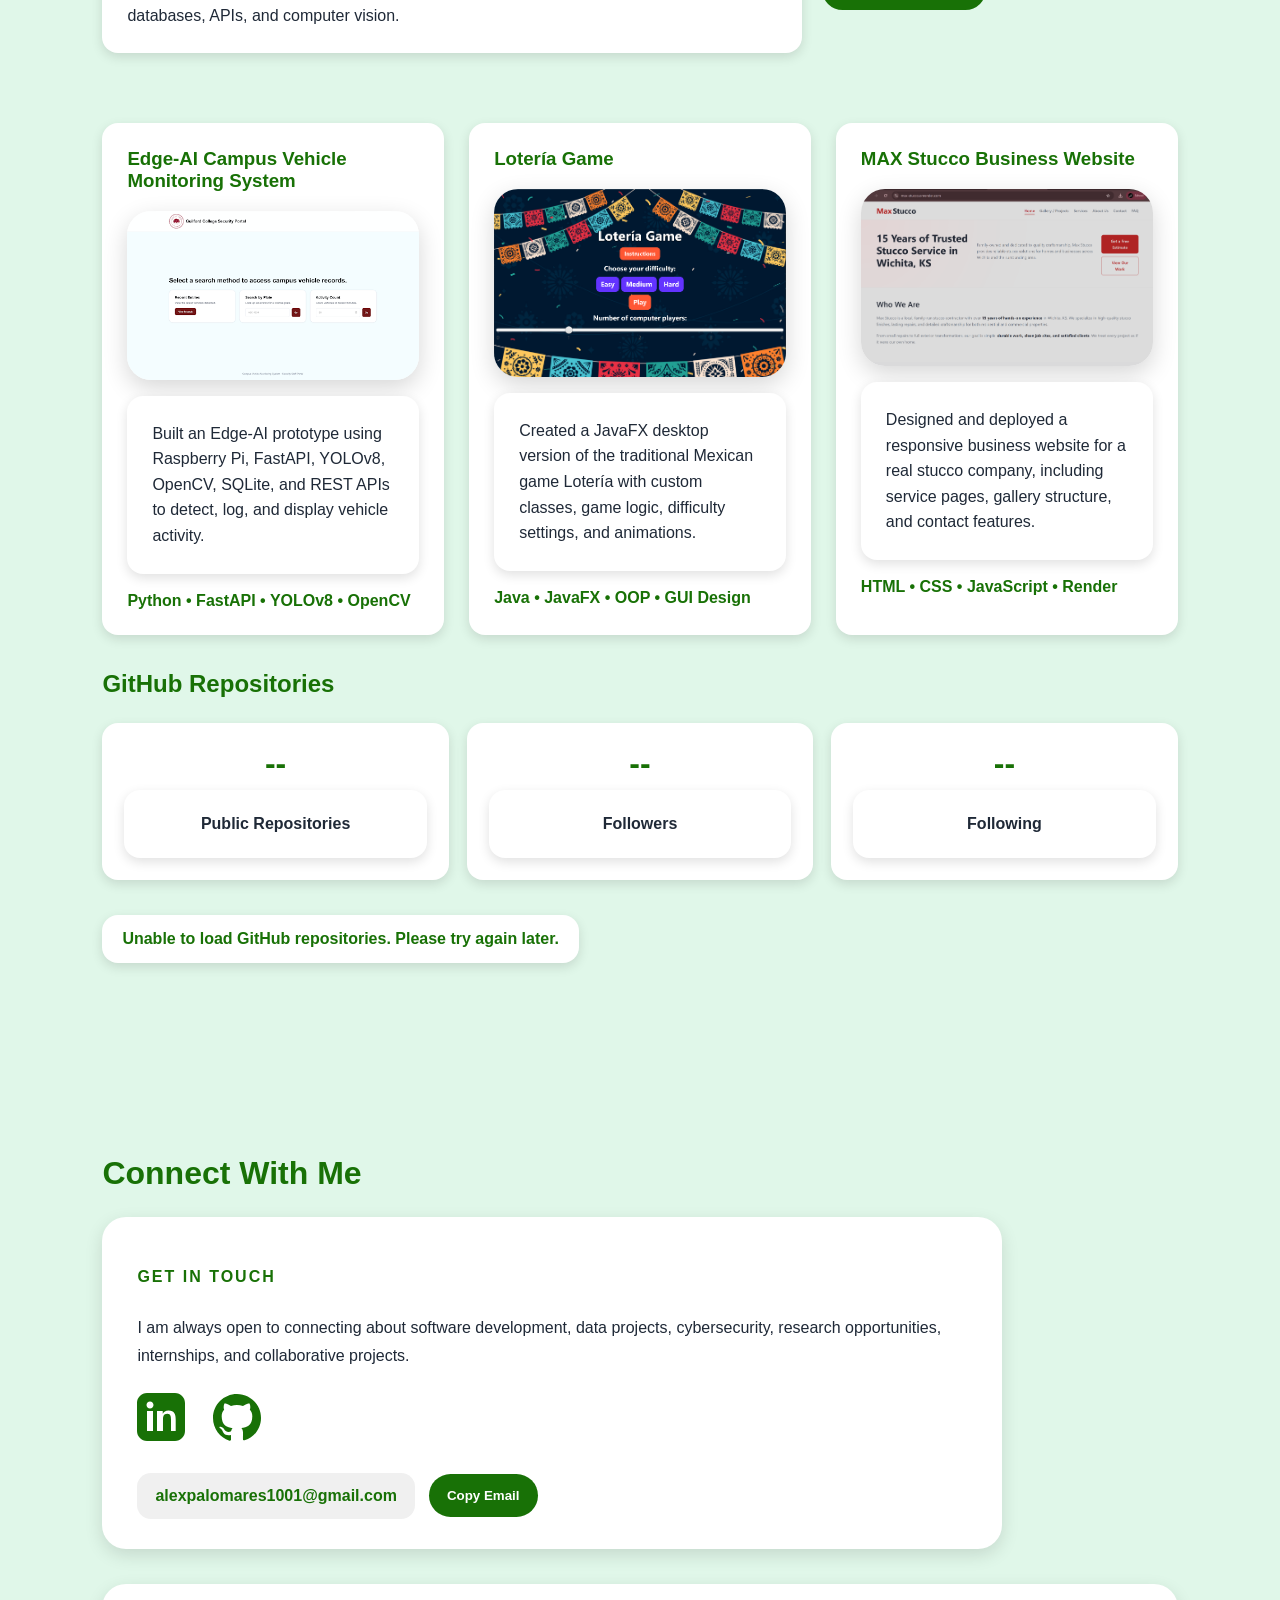
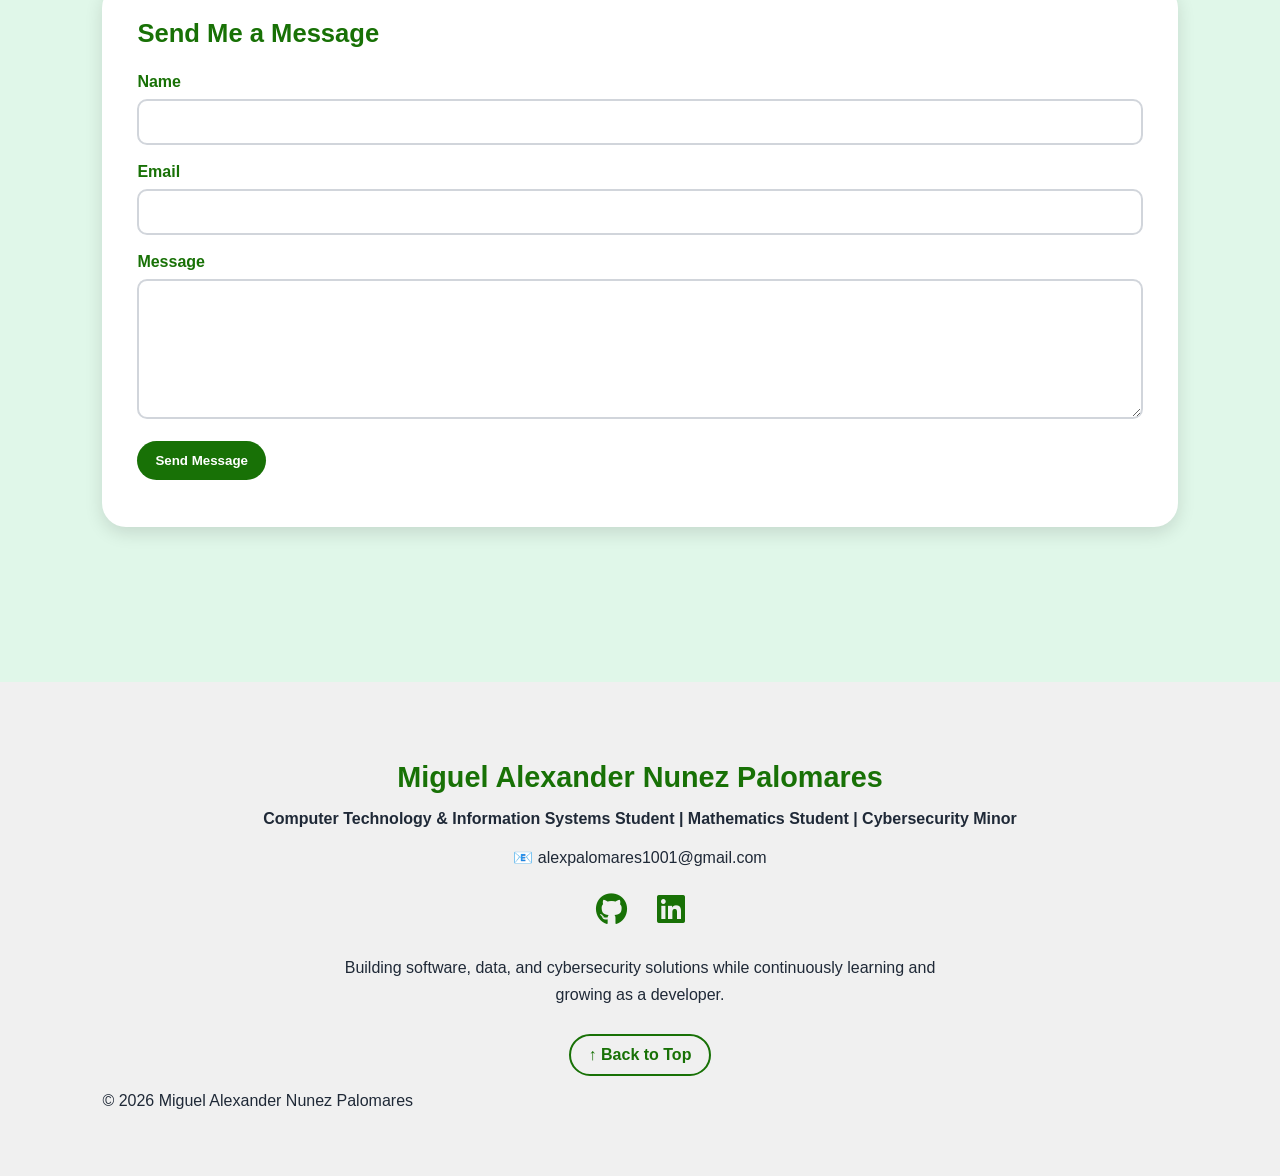
==== commit 4d451a4a: "Updated Portfolio ver2" ====
--- a/index.html
+++ b/index.html
@@ -173,8 +173,7 @@
         <p class="section-intro">
             A quick overview of the tools, languages, and technical areas I am building experience with.
         </p>
-
-        <ul></ul>
+        
         <div class="skills-grid">
             <div class="skill-card">
                 <h3>Programming Languages</h3>
@@ -343,29 +342,26 @@
         </div>
 
         <div class="contact-form-card">
-            <h3>Leave a Message</h3>
-
-            <form name="leave_message">
-                <label for="usersName">Name</label>
-                <input type="text" id="usersName" name="usersName" required>
-
-                <label for="usersEmail">Email</label>
-                <input type="email" id="usersEmail" name="usersEmail" required>
-
-                <label for="usersMessage">Message</label>
-                <textarea id="usersMessage" name="usersMessage" required></textarea>
-
-                <button type="submit">Send Message</button>
+            <h3>Send Me a Message</h3>
+
+            <form action="https://formspree.io/f/mqaykvdb" method="POST" id="contactForm">
+                <label for="name">Name</label>
+                <input id="name" name="name" required>
+
+                <label for="email">Email</label>
+                <input id="email" name="email" type="email" required>
+
+                <label for="message">Message</label>
+                <textarea id="message" name="message" rows="4" required></textarea>
+
+                <input type="hidden" name="_subject" value="Portfolio contact form">
+
+                <button type="submit" id="contactSubmit">Send Message</button>
+
+                <div id="formStatus" role="status" aria-live="polite" class="form-status"></div>
             </form>
         </div>
     </section>
-
-    <!-- Messages section to display submitted messages from the form -->
-    <section id="messages">
-        <h2>Messages</h2>
-        <ul></ul>
-    </section>
-
 
     <!-- Footer section for any additional information or links -->
     <footer id="footer">
@@ -409,6 +405,27 @@
 
     </footer>
 
+    <div id="faqWidget" class="faq-widget" hidden>
+        <div class="faq-card">
+            <header class="faq-head">
+                <strong>Ask about Alex</strong>
+                <button id="faqClose" type="button" aria-label="Close">✕</button>
+            </header>
+
+            <div class="faq-body">
+                <label for="faqQ">Question</label>
+                <textarea id="faqQ" rows="3" placeholder="Example: What projects has Alex built?"></textarea>
+
+                <button id="faqSend" type="button">Ask</button>
+
+                <div id="faqStatus" class="form-status" role="status" aria-live="polite"></div>
+                <div id="faqA" class="faq-answer"></div>
+            </div>
+        </div>
+    </div>
+
+    <button id="faqOpen" class="faq-fab" type="button" aria-label="Open Q&A">?</button>
+
     <script src="js/index.js"></script>
 </body>
 
--- a/css/index.css
+++ b/css/index.css
@@ -2,6 +2,11 @@
 * {
     /* Apply box-sizing to all elements for easier layout management */
     box-sizing: border-box;
+}
+
+html {
+    scroll-behavior: smooth;
+    scroll-padding-top: 110px;
 }
 
 /* Body styles for background color, font, and text color */
@@ -678,6 +683,10 @@
 
     .github-stats {
         grid-template-columns: 1fr;
+    }
+
+    html {
+        scroll-padding-top: 180px;
     }
 }
 
@@ -864,7 +873,7 @@
 .project-showcase,
 .contact-info,
 .contact-form-card,
-.section-intro{
+.section-intro {
     transition: transform 0.25s ease, box-shadow 0.25s ease;
 }
 
@@ -887,7 +896,7 @@
 .contact-form-card button,
 .email-copy button,
 .back-to-top,
-.projects-action{
+.projects-action {
     transition: transform 0.2s ease, background-color 0.2s ease, color 0.2s ease;
 }
 
@@ -1082,4 +1091,121 @@
 
 .dark-mode .github-stat-card span {
     color: #86efac;
+}
+
+
+
+/* ChatBot code */
+.form-status {
+    margin-top: 12px;
+    font-weight: bold;
+    color: #187106;
+}
+
+.faq-fab {
+    position: fixed;
+    right: 28px;
+    bottom: 28px;
+    width: 64px;
+    height: 64px;
+    border-radius: 50%;
+    border: none;
+    background-color: #187106;
+    color: white;
+    font-size: 1.8rem;
+    font-weight: bold;
+    cursor: pointer;
+    box-shadow: 0 8px 24px rgba(0, 0, 0, 0.22);
+    z-index: 1000;
+    transition: transform 0.2s ease, background-color 0.2s ease;
+}
+
+.faq-fab:hover {
+    transform: translateY(-4px);
+    background-color: #0f4d04;
+}
+
+.faq-widget {
+    position: fixed;
+    right: 28px;
+    bottom: 105px;
+    width: 360px;
+    max-width: calc(100% - 40px);
+    z-index: 1000;
+}
+
+.faq-card {
+    background-color: white;
+    border-radius: 24px;
+    box-shadow: 0 10px 30px rgba(0, 0, 0, 0.22);
+    overflow: hidden;
+}
+
+.faq-head {
+    background-color: #187106;
+    color: white;
+    padding: 16px 20px;
+    display: flex;
+    justify-content: space-between;
+    align-items: center;
+}
+
+.faq-head button {
+    background: transparent;
+    border: none;
+    color: white;
+    font-size: 1.2rem;
+    cursor: pointer;
+}
+
+.faq-body {
+    padding: 20px;
+}
+
+.faq-body label {
+    color: #187106;
+    font-weight: bold;
+    display: block;
+    margin-bottom: 8px;
+}
+
+.faq-body textarea {
+    width: 100%;
+    padding: 12px;
+    border: 2px solid #d1d5db;
+    border-radius: 12px;
+    resize: vertical;
+    font-family: inherit;
+}
+
+.faq-body button {
+    background-color: #187106;
+    color: white;
+    border: none;
+    padding: 12px 18px;
+    border-radius: 999px;
+    font-weight: bold;
+    margin-top: 12px;
+    cursor: pointer;
+}
+
+.faq-answer {
+    margin-top: 14px;
+    line-height: 1.6;
+}
+
+.dark-mode .faq-card {
+    background-color: #1f2937;
+    color: #f9fafb;
+}
+
+.dark-mode .faq-body textarea {
+    background-color: #111827;
+    color: #f9fafb;
+    border-color: #4b5563;
+}
+
+.dark-mode .form-status,
+.dark-mode .faq-body label {
+    color: #86efac;
 }
